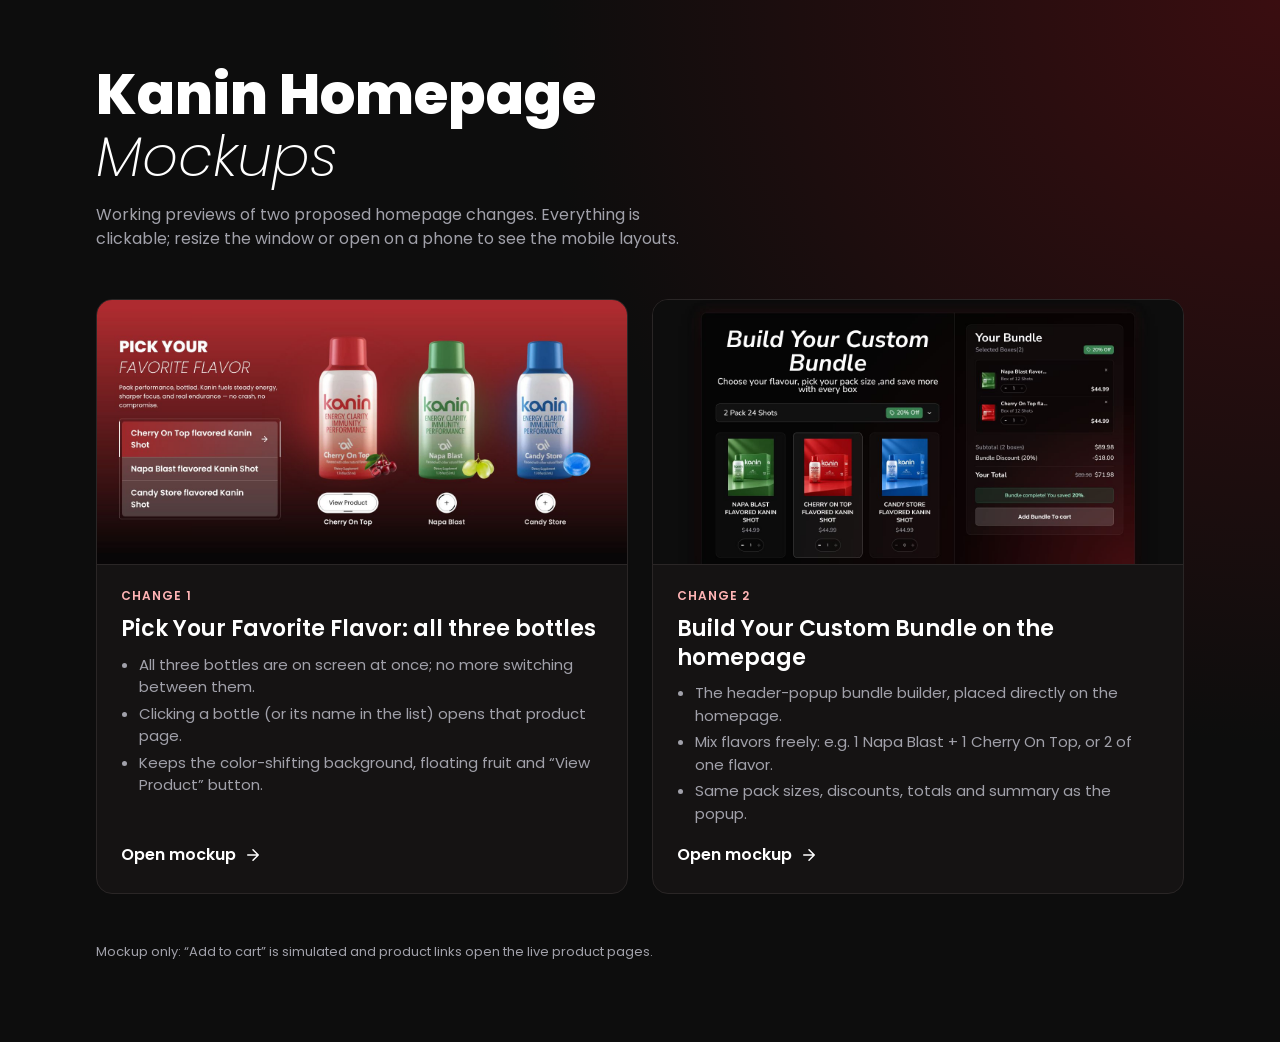
==== index.html @ d53a6645 "Add Kanin homepage mockups for GitHub Pages Two working mockups of proposed kaninshot.com homepage c" ====
<!doctype html>
<html lang="en">
<head>
<meta charset="utf-8">
<meta name="viewport" content="width=device-width, initial-scale=1">
<meta name="robots" content="noindex, nofollow">
<title>Kanin Homepage Mockups</title>
<link rel="preconnect" href="https://fonts.googleapis.com">
<link rel="preconnect" href="https://fonts.gstatic.com" crossorigin>
<link href="https://fonts.googleapis.com/css2?family=Poppins:ital,wght@0,400;0,500;0,600;0,800;1,200&display=swap" rel="stylesheet">
<style>
  :root {
    --bg: #0d0d0d;
    --panel: #151313;
    --border: #2a2626;
    --text: #ffffff;
    --muted: #a1a1aa;
    --accent: #9e292b;
  }
  *, *::before, *::after { box-sizing: border-box; }
  html, body { margin: 0; }
  body {
    background: radial-gradient(circle at 100% 0%, #3a0d10 0%, var(--bg) 45%) var(--bg);
    color: var(--text);
    font-family: Poppins, sans-serif;
    line-height: 1.5;
    min-height: 100vh;
    -webkit-font-smoothing: antialiased;
  }
  main { max-width: 1120px; margin: 0 auto; padding: 64px 16px 80px; }
  h1 { margin: 0; font-size: clamp(32px, 6vw, 56px); font-weight: 800; line-height: 1.1; }
  h1 em { display: block; font-weight: 200; }
  .lede { margin: 16px 0 0; max-width: 620px; color: var(--muted); }
  .grid { display: grid; gap: 24px; margin-top: 48px; }
  @media (min-width: 860px) { .grid { grid-template-columns: 1fr 1fr; } }
  .card {
    display: flex; flex-direction: column;
    background: var(--panel);
    border: 1px solid var(--border);
    border-radius: 16px;
    overflow: hidden;
    color: inherit; text-decoration: none;
    transition: border-color .25s ease, transform .25s ease;
  }
  .card:hover, .card:focus-visible { border-color: rgba(255,255,255,.35); transform: translateY(-3px); outline: none; }
  .card img { width: 100%; height: auto; aspect-ratio: 2 / 1; object-fit: cover; display: block; border-bottom: 1px solid var(--border); }
  .card__body { padding: 22px 24px 26px; display: flex; flex-direction: column; gap: 10px; flex: 1; }
  .tag { align-self: flex-start; font-size: 12px; font-weight: 600; letter-spacing: .08em; text-transform: uppercase; color: #ffb4b5; }
  .card h2 { margin: 0; font-size: 22px; font-weight: 600; line-height: 1.3; }
  .card ul { margin: 0; padding-left: 18px; color: var(--muted); font-size: 15px; }
  .card li + li { margin-top: 4px; }
  .open { margin-top: auto; padding-top: 8px; display: inline-flex; align-items: center; gap: 8px; font-weight: 600; }
  .open svg { width: 18px; height: 18px; transition: transform .25s ease; }
  .card:hover .open svg { transform: translateX(4px); }
  footer { margin-top: 48px; color: var(--muted); font-size: 13px; }
</style>
</head>
<body>
<main>
  <h1>Kanin Homepage <em>Mockups</em></h1>
  <p class="lede">Working previews of two proposed homepage changes. Everything is clickable; resize the window or open on a phone to see the mobile layouts.</p>

  <div class="grid">
    <a class="card" href="flavor-section.html">
      <img src="images/preview-flavor-section.jpg" alt="Preview of the flavor section with all three bottles visible" width="1440" height="720">
      <div class="card__body">
        <span class="tag">Change 1</span>
        <h2>Pick Your Favorite Flavor: all three bottles</h2>
        <ul>
          <li>All three bottles are on screen at once; no more switching between them.</li>
          <li>Clicking a bottle (or its name in the list) opens that product page.</li>
          <li>Keeps the color-shifting background, floating fruit and “View Product” button.</li>
        </ul>
        <span class="open">Open mockup <svg viewBox="0 0 24 24" fill="none" aria-hidden="true"><path d="M5 12H19M12 5L19 12L12 19" stroke="currentColor" stroke-width="2" stroke-linecap="round" stroke-linejoin="round"/></svg></span>
      </div>
    </a>

    <a class="card" href="bundle-builder.html">
      <img src="images/preview-bundle-builder.jpg" alt="Preview of the homepage bundle builder with two different flavors selected" width="1440" height="720">
      <div class="card__body">
        <span class="tag">Change 2</span>
        <h2>Build Your Custom Bundle on the homepage</h2>
        <ul>
          <li>The header-popup bundle builder, placed directly on the homepage.</li>
          <li>Mix flavors freely: e.g. 1 Napa Blast + 1 Cherry On Top, or 2 of one flavor.</li>
          <li>Same pack sizes, discounts, totals and summary as the popup.</li>
        </ul>
        <span class="open">Open mockup <svg viewBox="0 0 24 24" fill="none" aria-hidden="true"><path d="M5 12H19M12 5L19 12L12 19" stroke="currentColor" stroke-width="2" stroke-linecap="round" stroke-linejoin="round"/></svg></span>
      </div>
    </a>
  </div>

  <footer>Mockup only: “Add to cart” is simulated and product links open the live product pages.</footer>
</main>
</body>
</html>
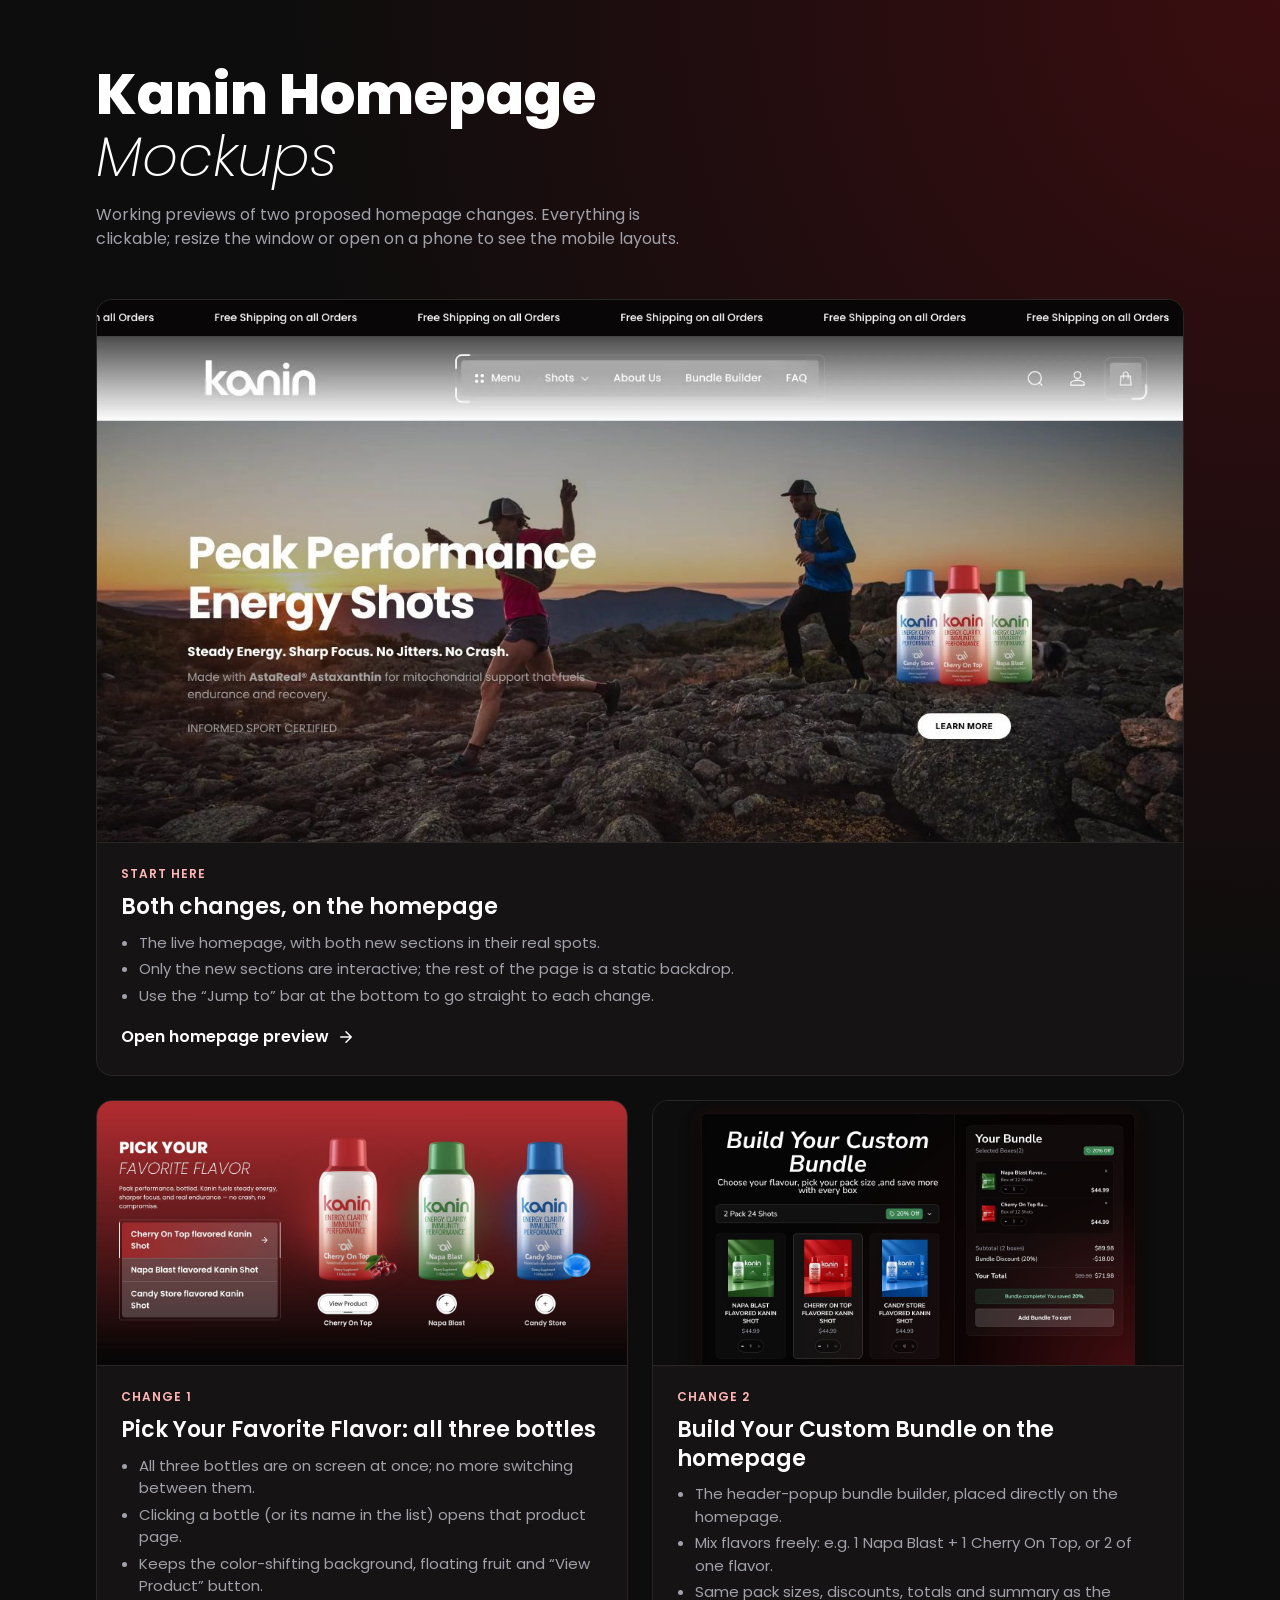
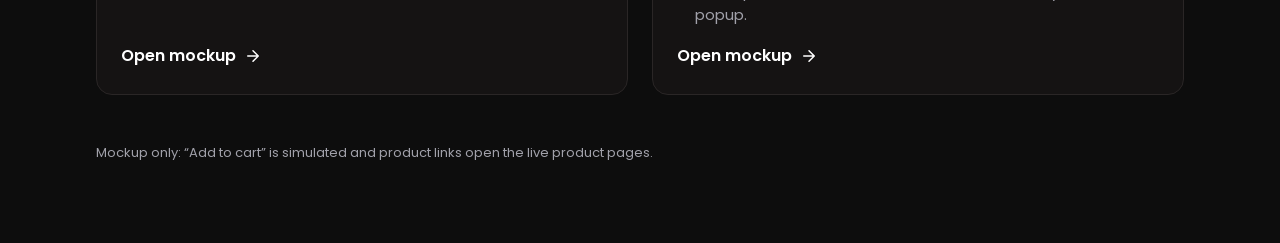
==== commit 718313fd: "Add homepage preview with both changes in place homepage.html shows the live kaninshot.com homepage " ====
--- a/index.html
+++ b/index.html
@@ -31,7 +31,8 @@
   h1 { margin: 0; font-size: clamp(32px, 6vw, 56px); font-weight: 800; line-height: 1.1; }
   h1 em { display: block; font-weight: 200; }
   .lede { margin: 16px 0 0; max-width: 620px; color: var(--muted); }
-  .grid { display: grid; gap: 24px; margin-top: 48px; }
+  .grid { display: grid; gap: 24px; margin-top: 24px; }
+  .card--feature { margin-top: 48px; }
   @media (min-width: 860px) { .grid { grid-template-columns: 1fr 1fr; } }
   .card {
     display: flex; flex-direction: column;
@@ -59,6 +60,20 @@
 <main>
   <h1>Kanin Homepage <em>Mockups</em></h1>
   <p class="lede">Working previews of two proposed homepage changes. Everything is clickable; resize the window or open on a phone to see the mobile layouts.</p>
+
+  <a class="card card--feature" href="homepage.html">
+    <img src="images/preview-homepage.jpg" alt="Preview of the Kanin homepage with both changes in place" width="1440" height="720">
+    <div class="card__body">
+      <span class="tag">Start here</span>
+      <h2>Both changes, on the homepage</h2>
+      <ul>
+        <li>The live homepage, with both new sections in their real spots.</li>
+        <li>Only the new sections are interactive; the rest of the page is a static backdrop.</li>
+        <li>Use the “Jump to” bar at the bottom to go straight to each change.</li>
+      </ul>
+      <span class="open">Open homepage preview <svg viewBox="0 0 24 24" fill="none" aria-hidden="true"><path d="M5 12H19M12 5L19 12L12 19" stroke="currentColor" stroke-width="2" stroke-linecap="round" stroke-linejoin="round"/></svg></span>
+    </div>
+  </a>
 
   <div class="grid">
     <a class="card" href="flavor-section.html">
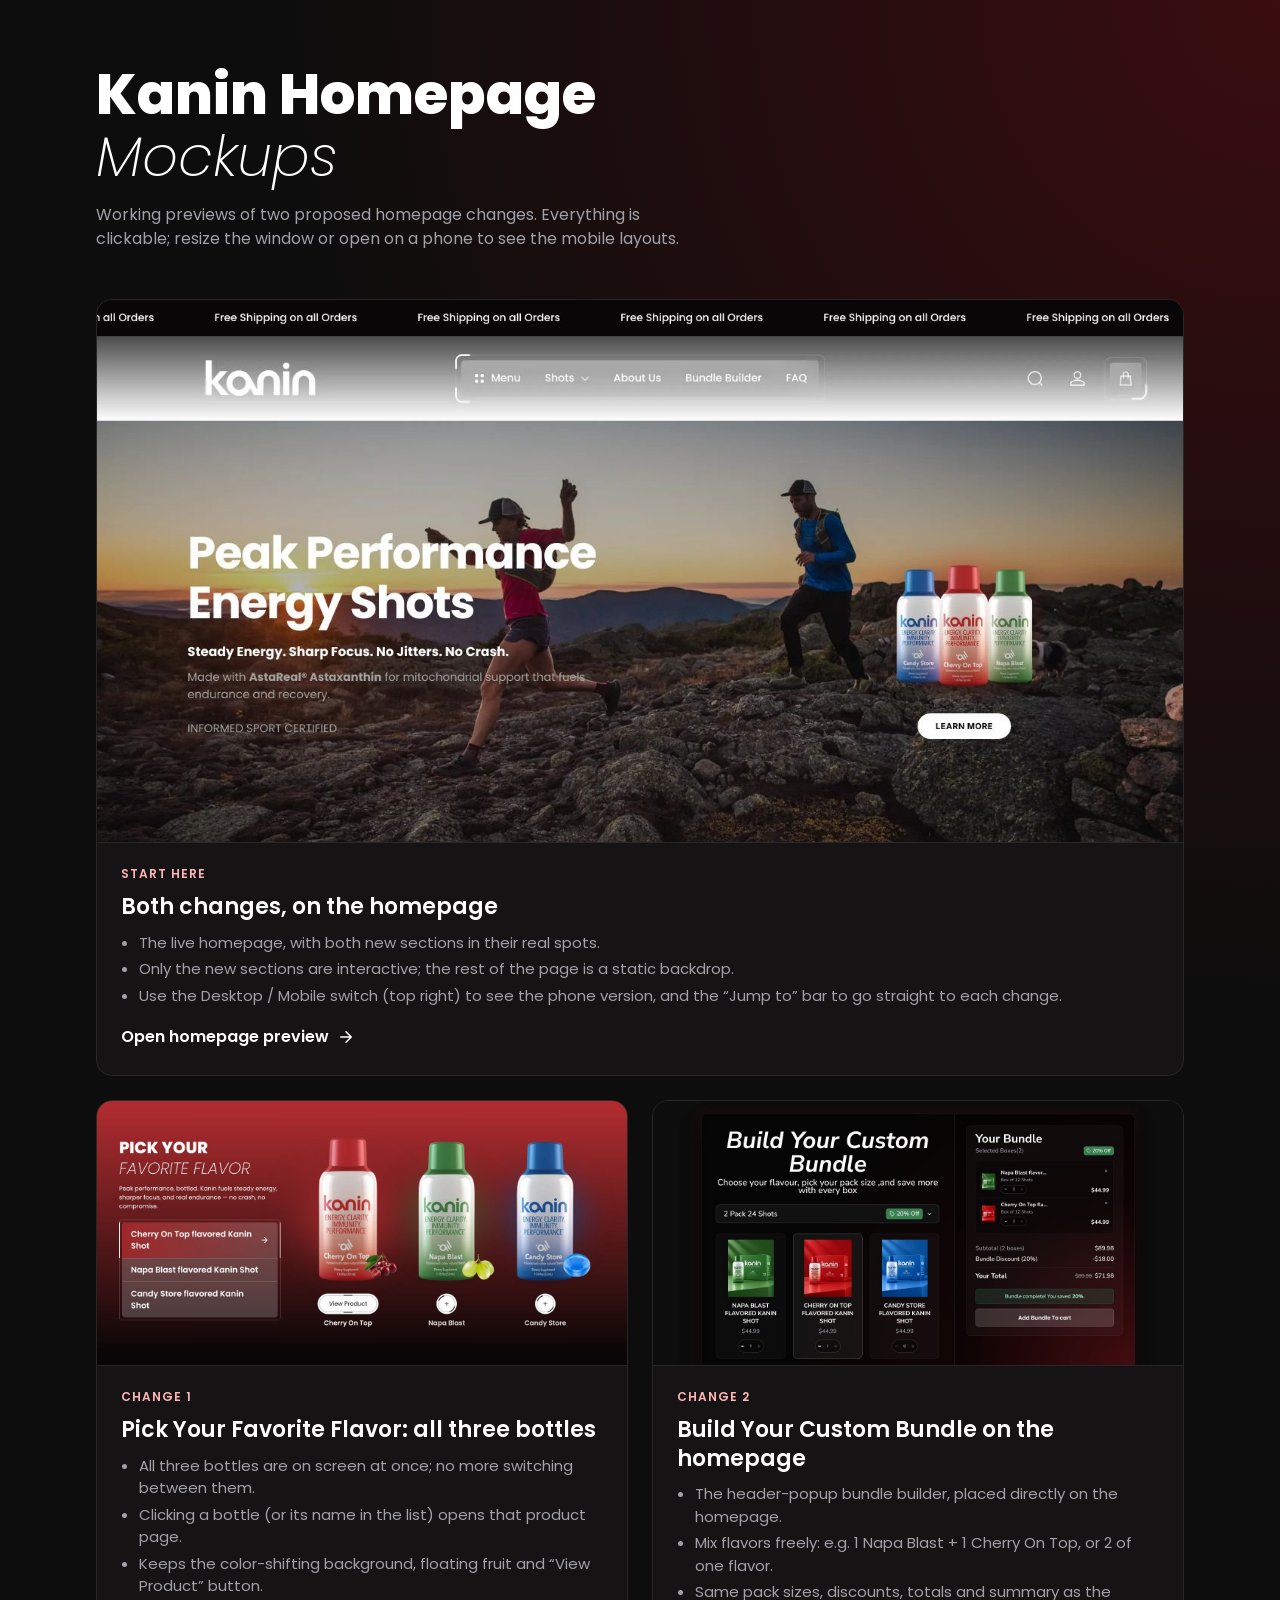
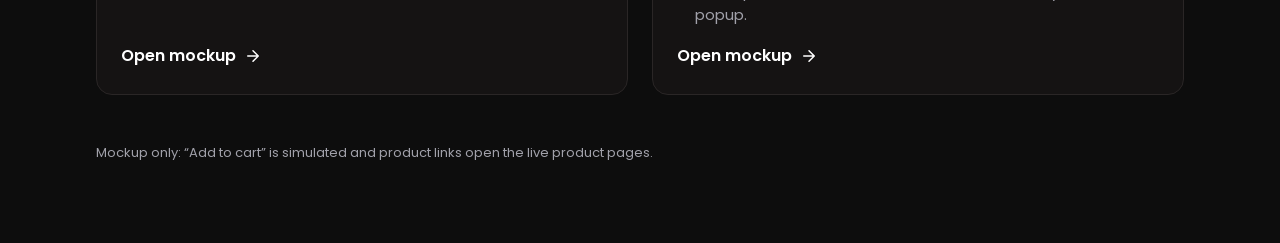
==== commit 458d4fa1: "Add desktop/mobile switcher and tune the widgets for phones - homepage.html: Desktop / Mobile switch" ====
--- a/index.html
+++ b/index.html
@@ -69,7 +69,7 @@
       <ul>
         <li>The live homepage, with both new sections in their real spots.</li>
         <li>Only the new sections are interactive; the rest of the page is a static backdrop.</li>
-        <li>Use the “Jump to” bar at the bottom to go straight to each change.</li>
+        <li>Use the Desktop / Mobile switch (top right) to see the phone version, and the “Jump to” bar to go straight to each change.</li>
       </ul>
       <span class="open">Open homepage preview <svg viewBox="0 0 24 24" fill="none" aria-hidden="true"><path d="M5 12H19M12 5L19 12L12 19" stroke="currentColor" stroke-width="2" stroke-linecap="round" stroke-linejoin="round"/></svg></span>
     </div>
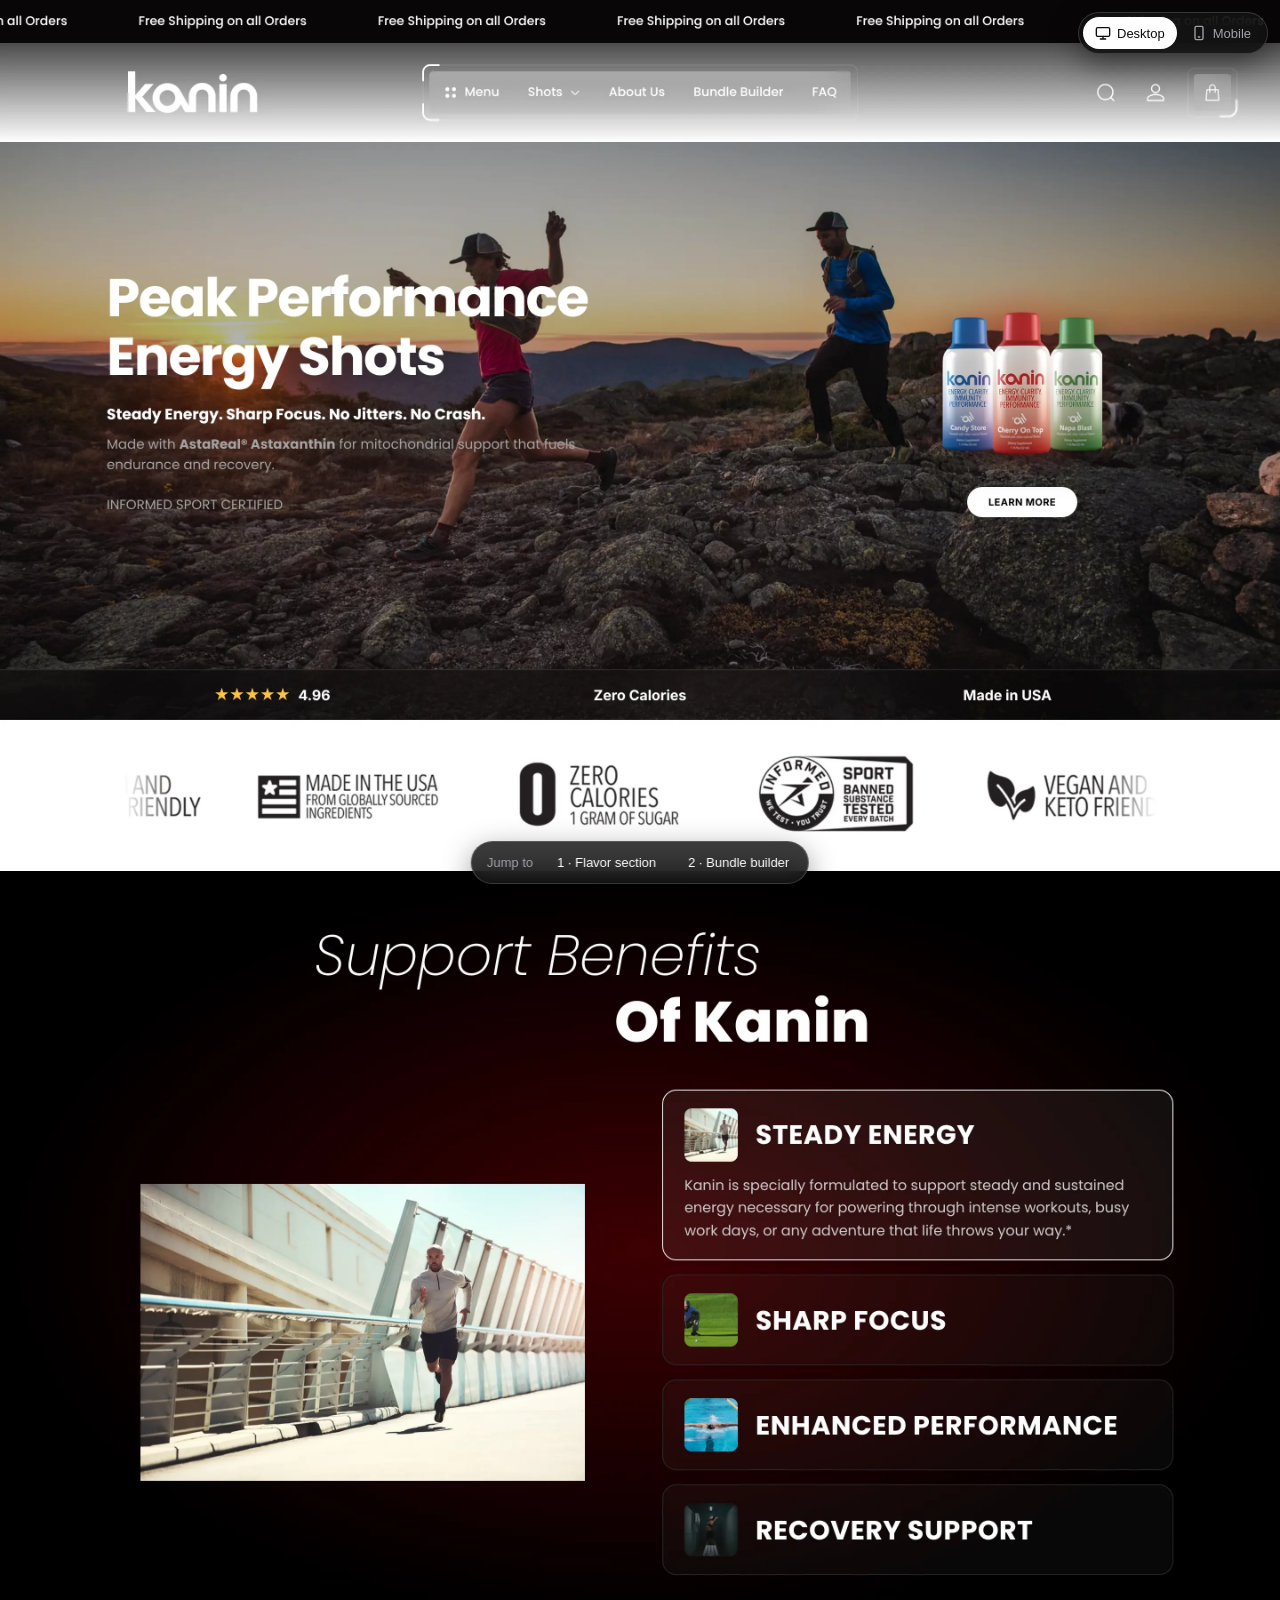
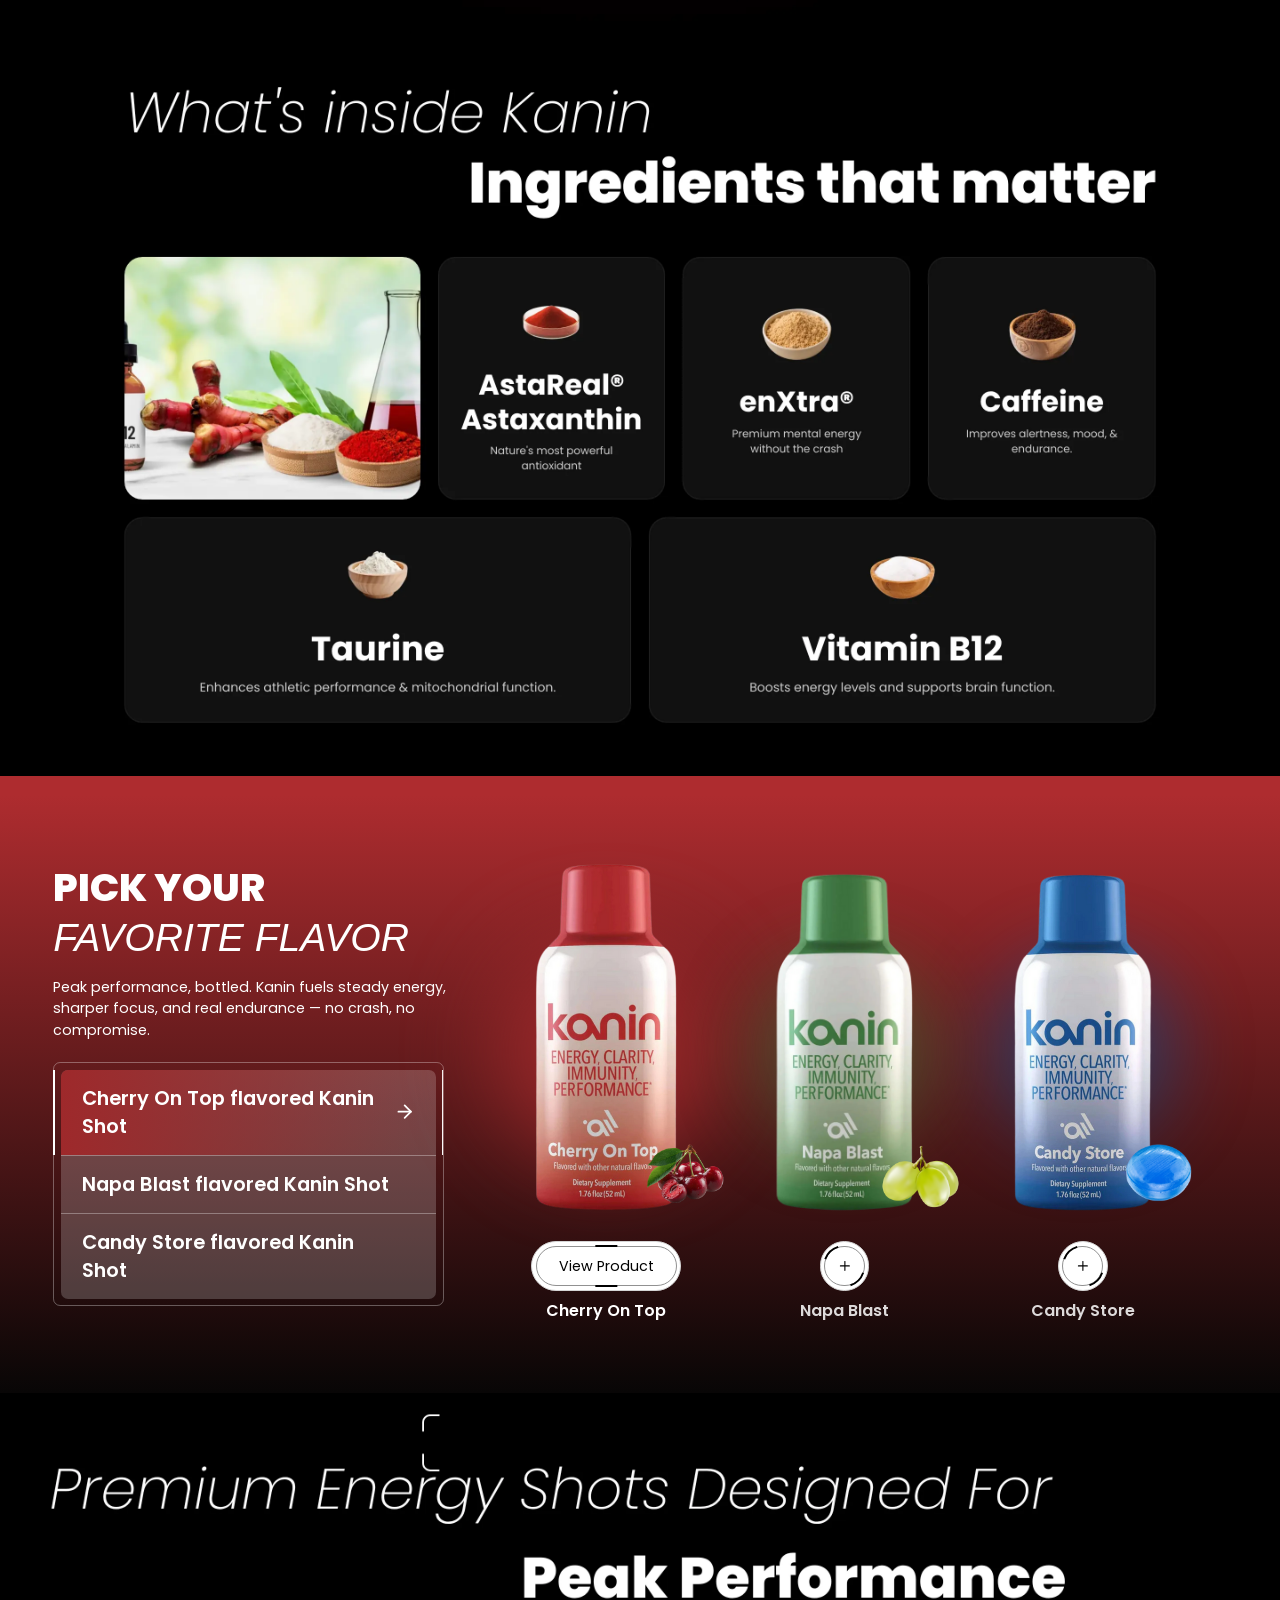
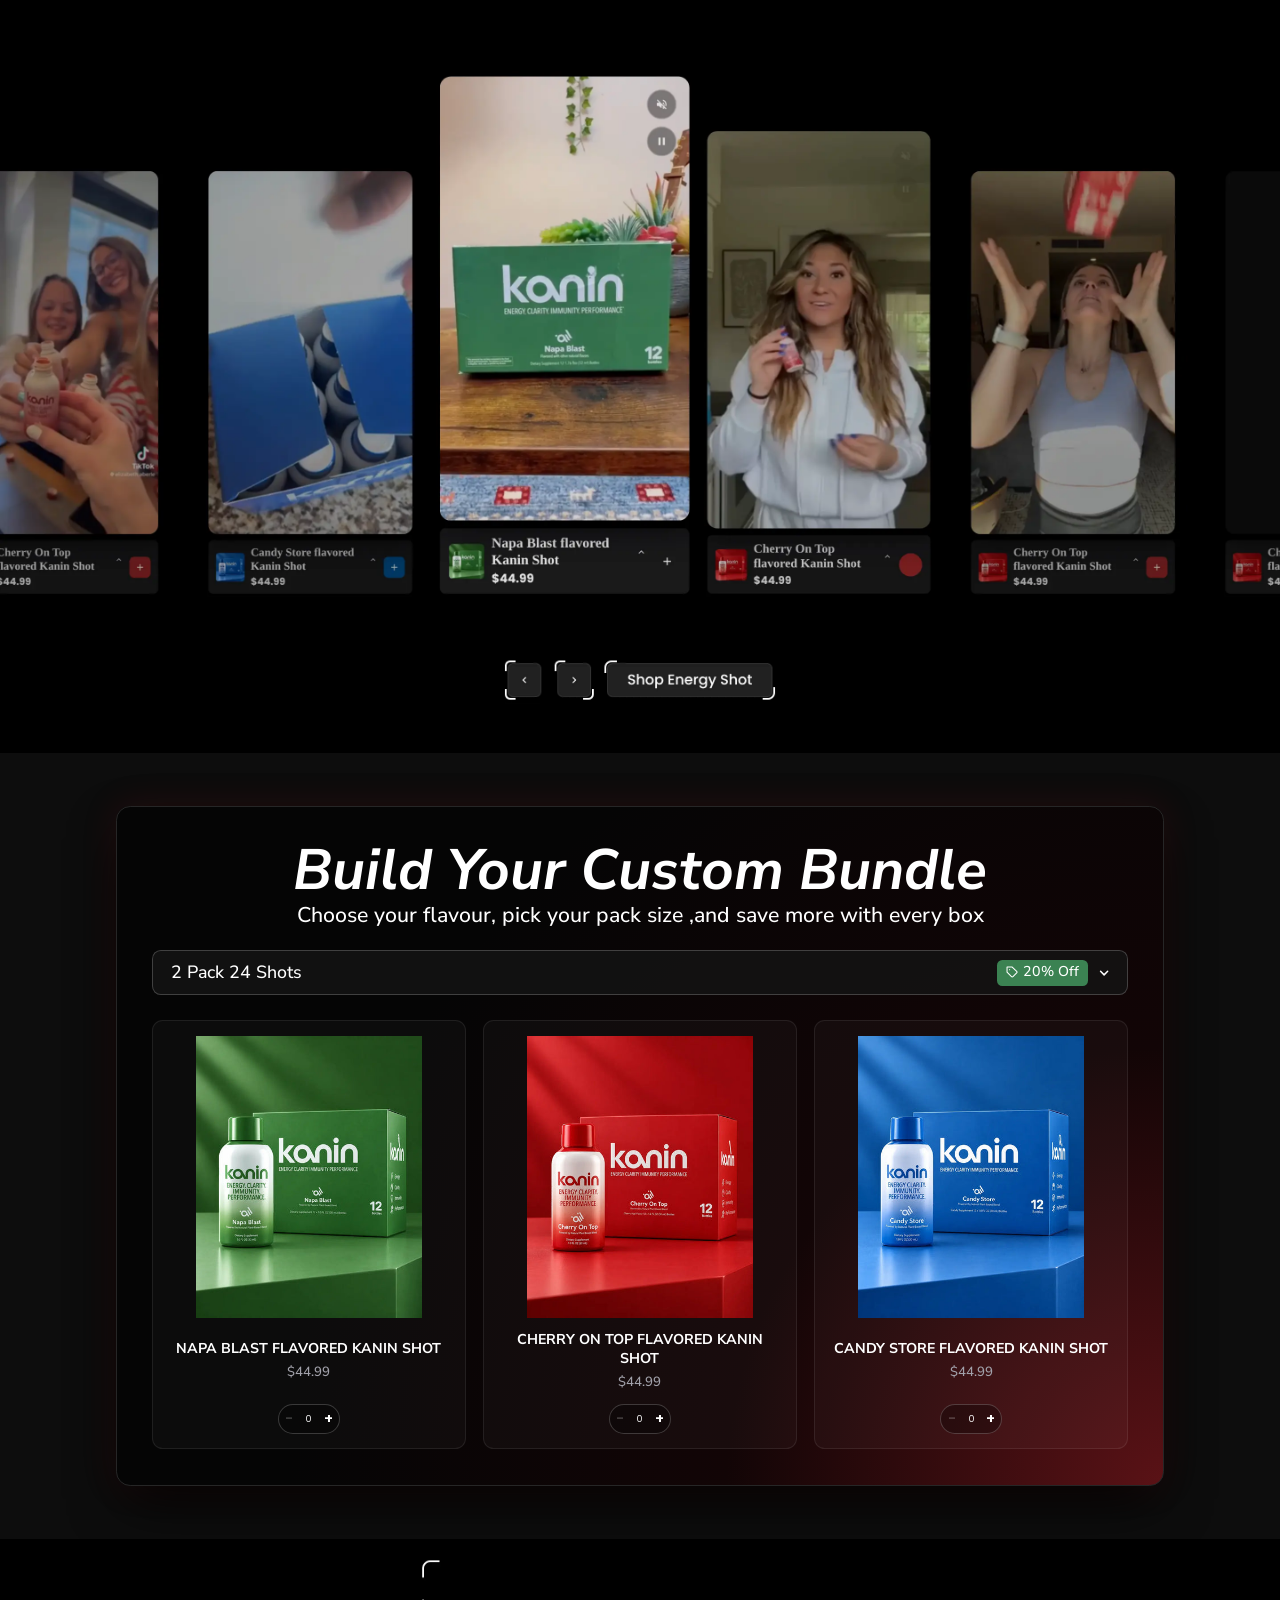
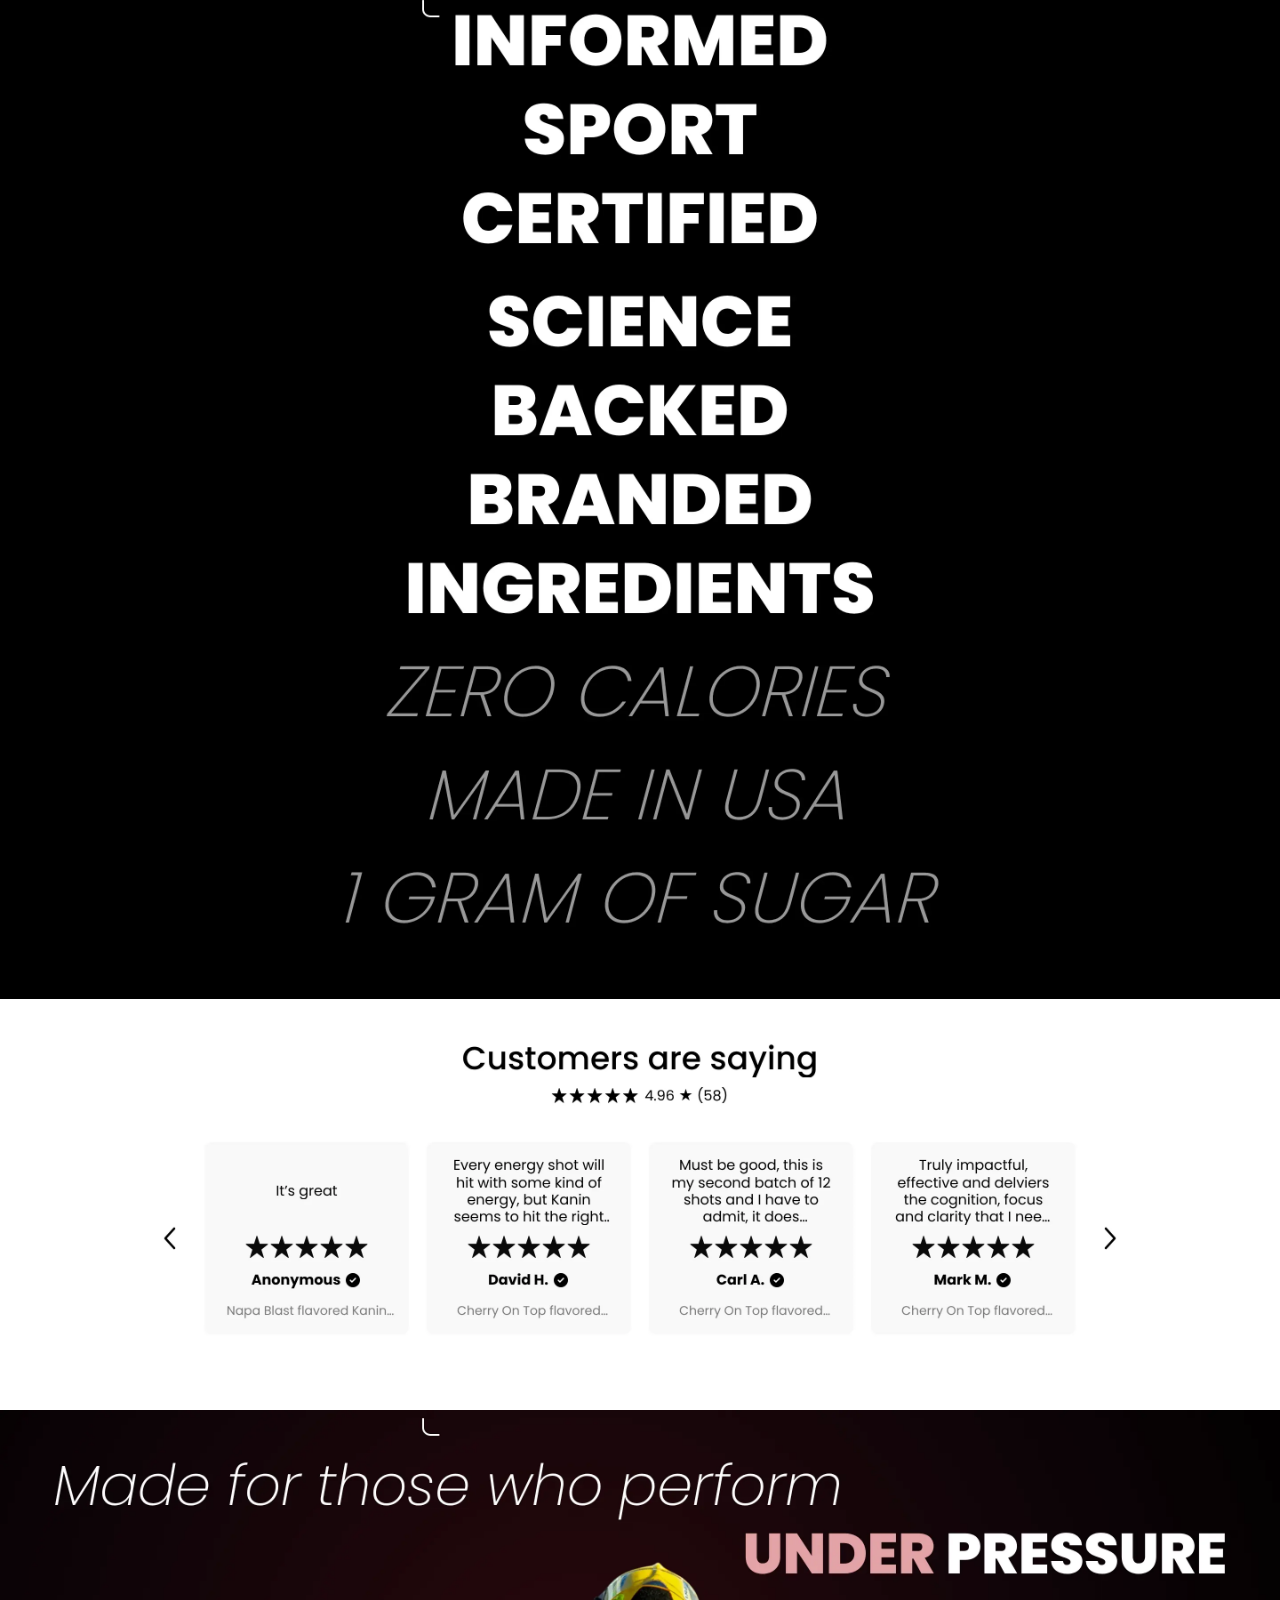
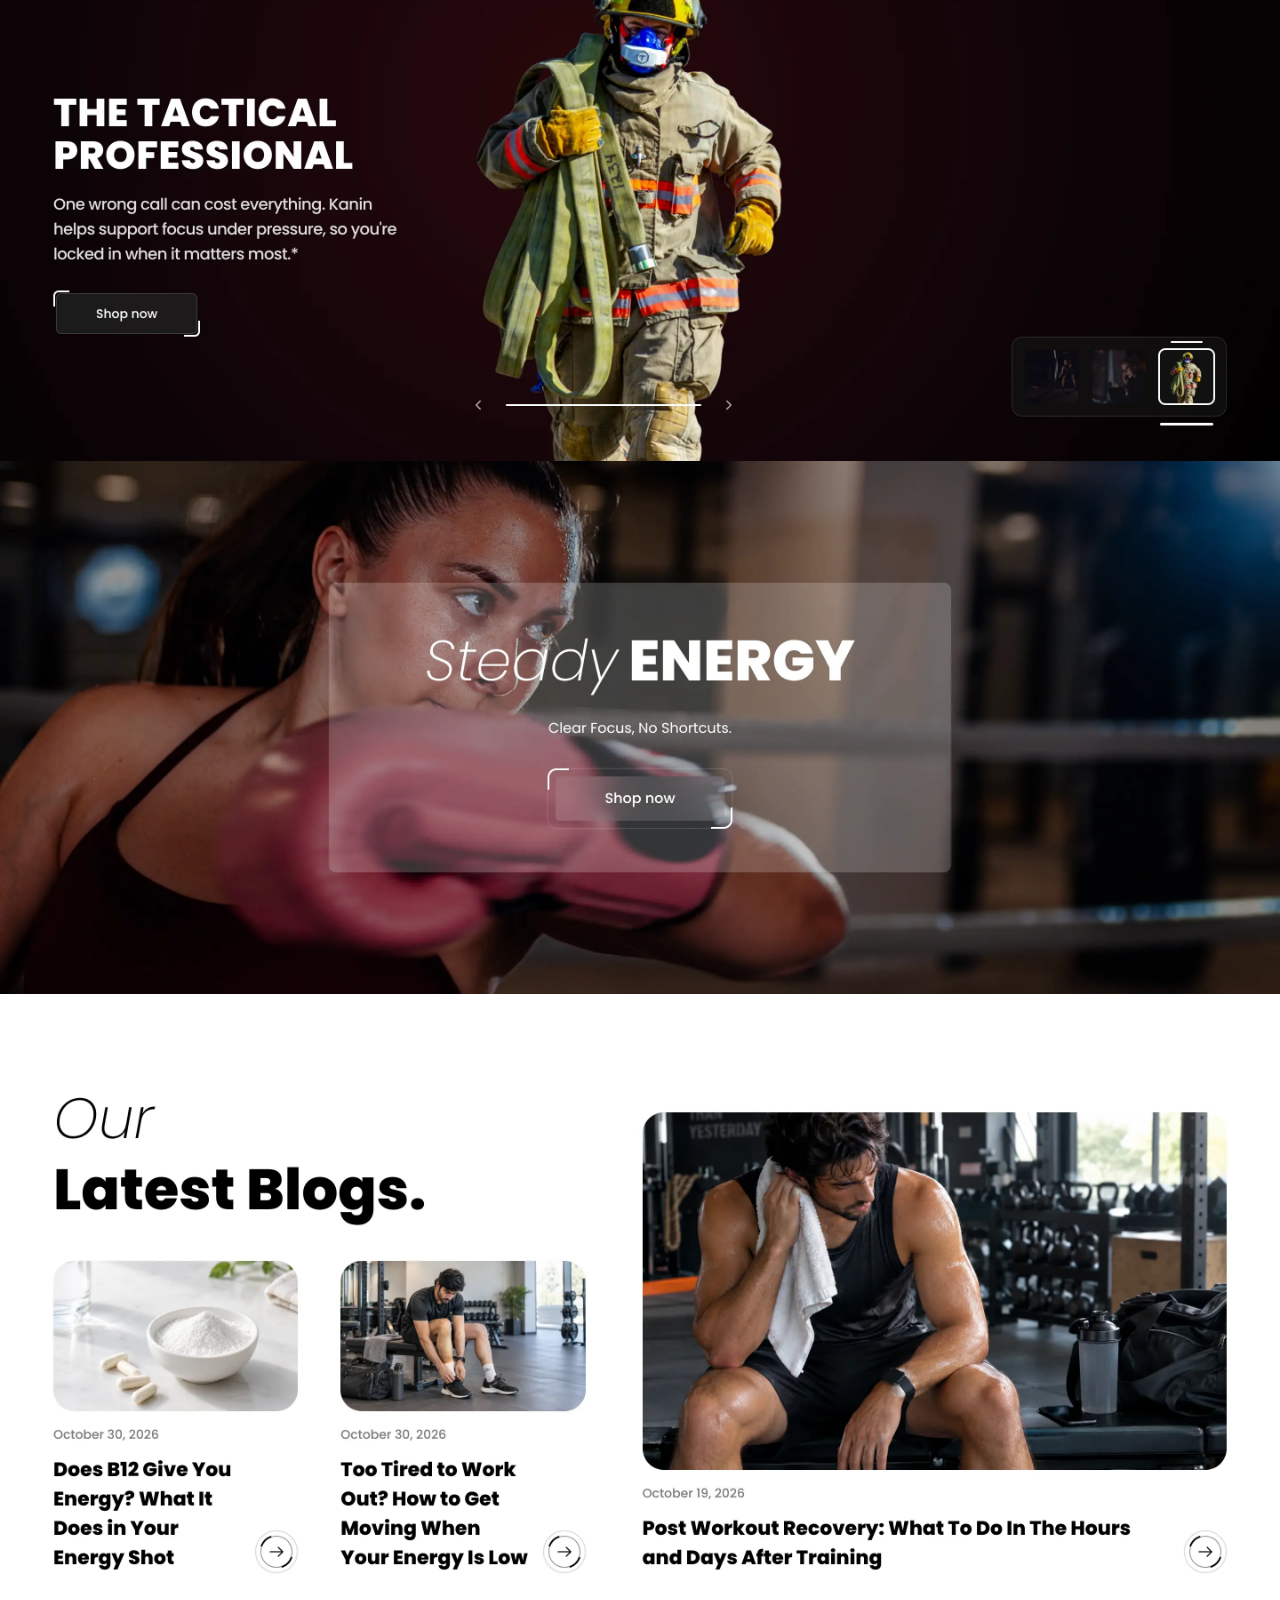
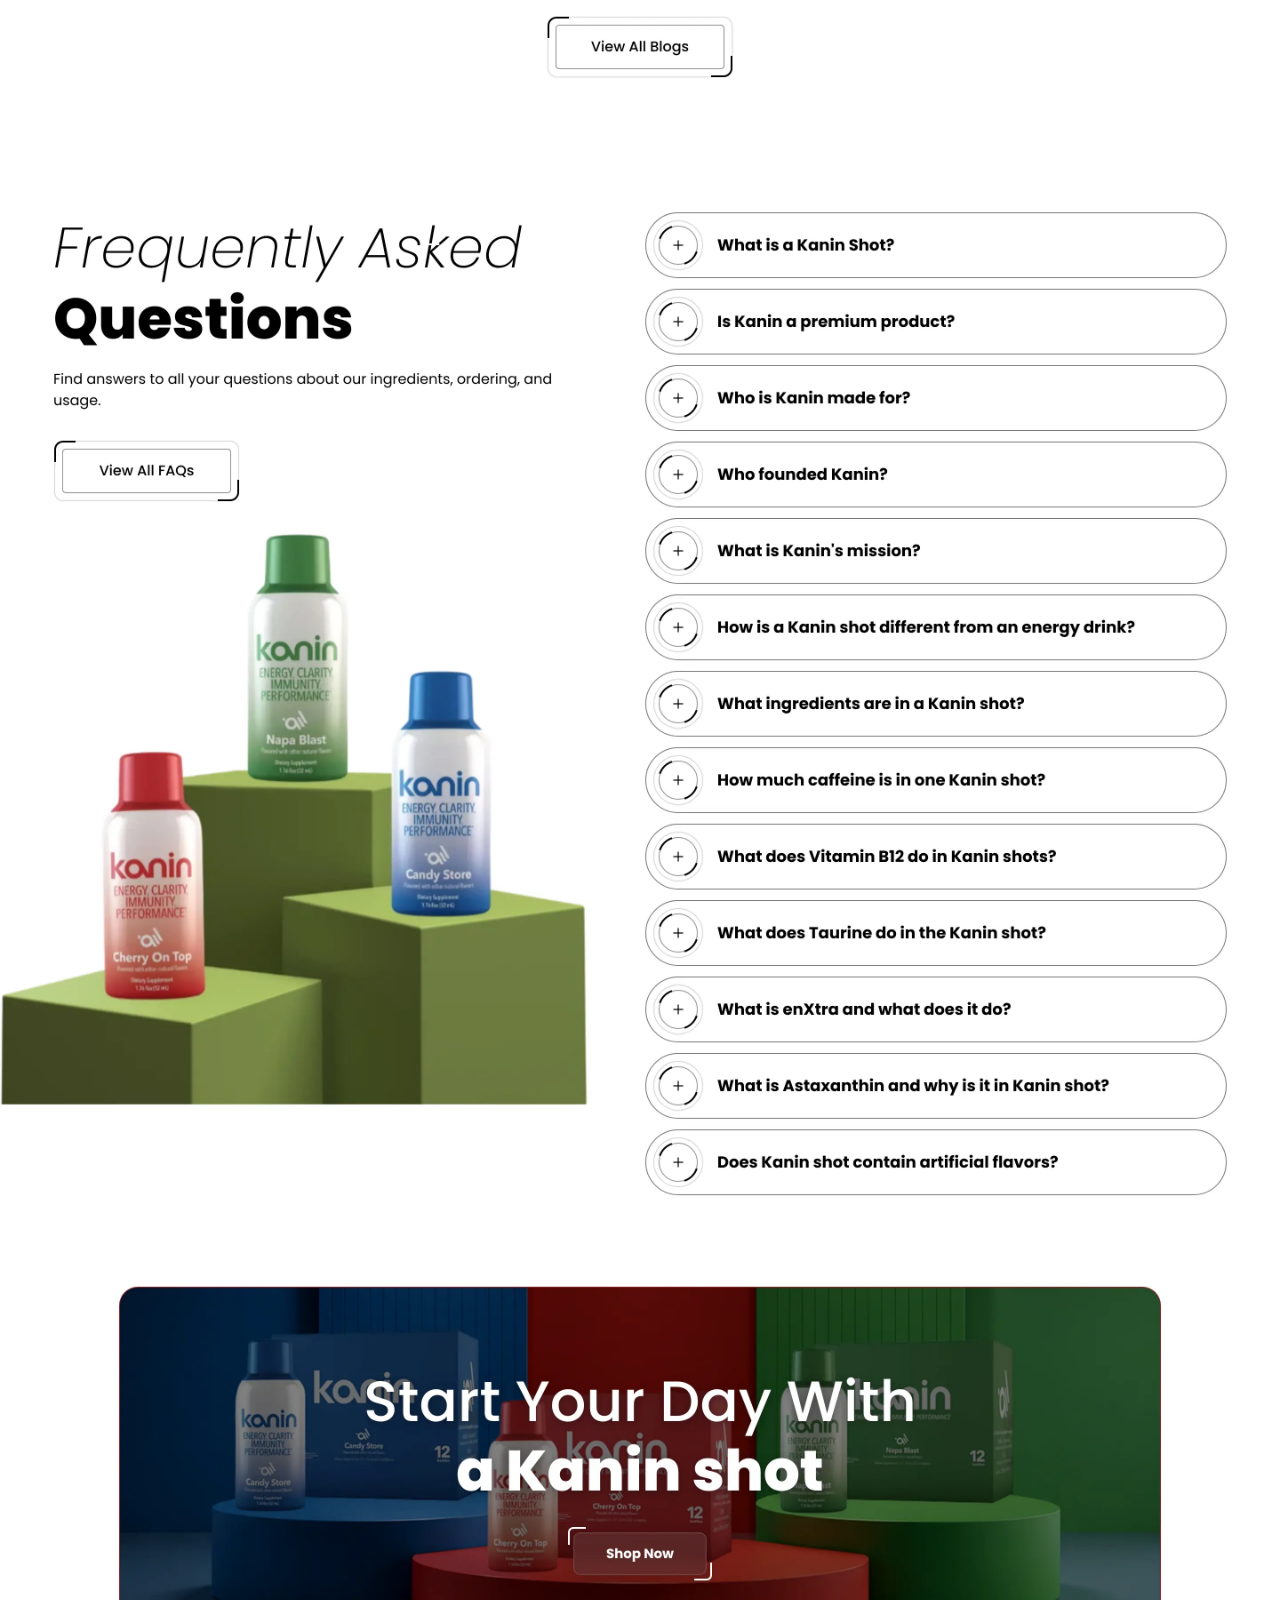
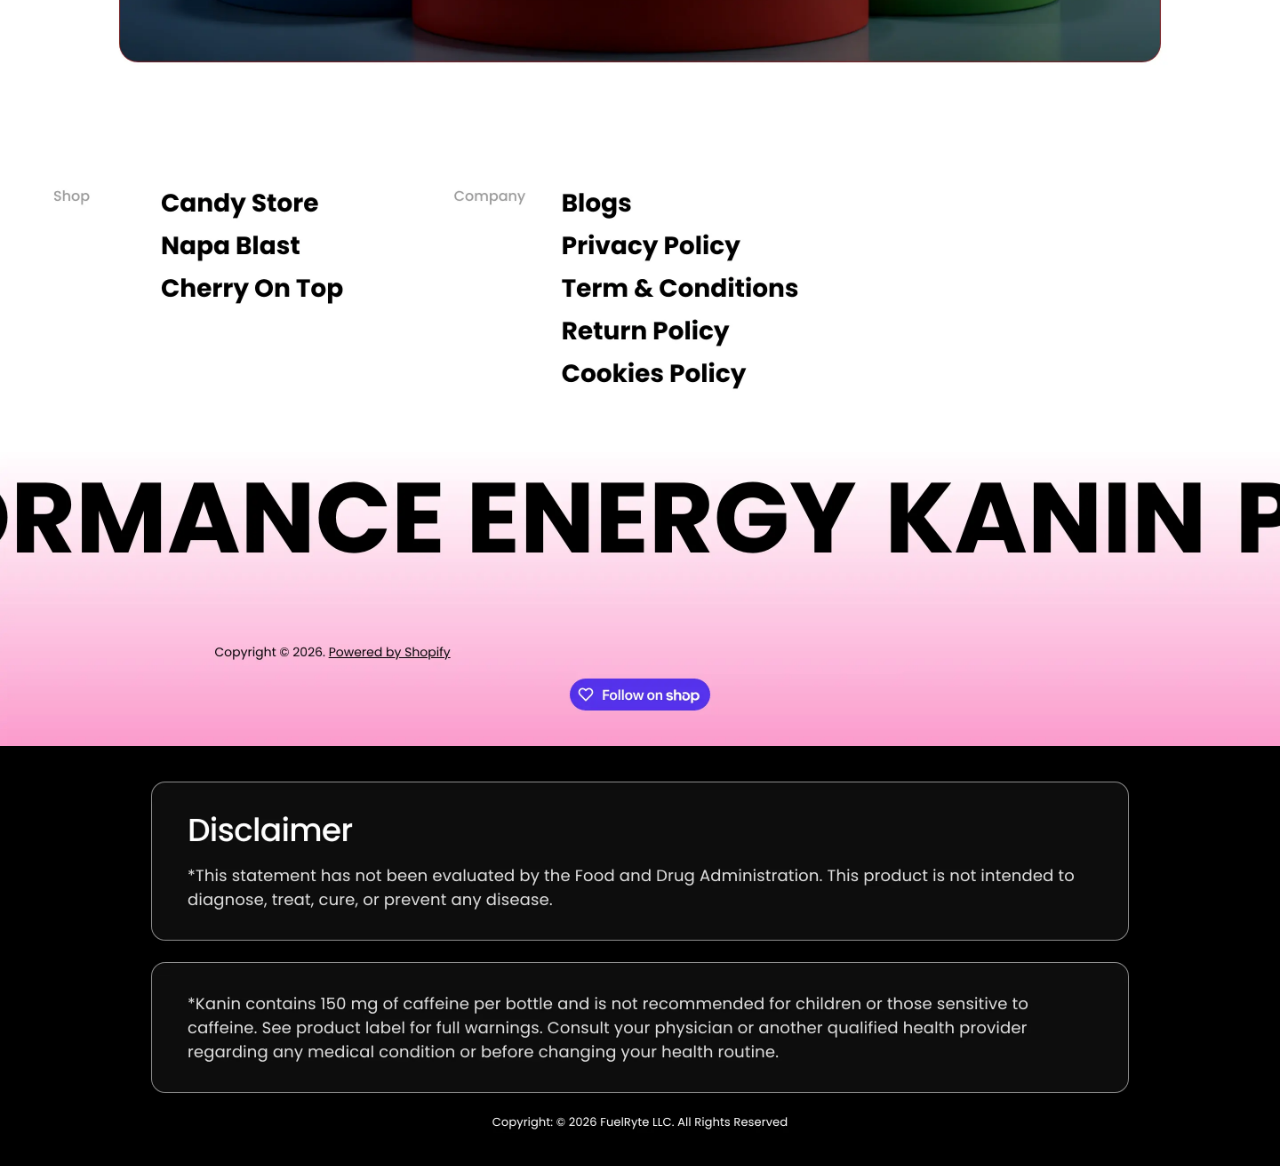
==== commit ceea844b: "Make the homepage preview the default page The site root now opens the homepage preview directly. Th" ====
--- a/index.html
+++ b/index.html
@@ -4,108 +4,455 @@
 <meta charset="utf-8">
 <meta name="viewport" content="width=device-width, initial-scale=1">
 <meta name="robots" content="noindex, nofollow">
-<title>Kanin Homepage Mockups</title>
+<title>Kanin Homepage Preview</title>
 <link rel="preconnect" href="https://fonts.googleapis.com">
 <link rel="preconnect" href="https://fonts.gstatic.com" crossorigin>
-<link href="https://fonts.googleapis.com/css2?family=Poppins:ital,wght@0,400;0,500;0,600;0,800;1,200&display=swap" rel="stylesheet">
+<link href="https://fonts.googleapis.com/css2?family=Poppins:ital,wght@0,400;0,500;0,600;0,700;0,800;1,200&family=Nunito+Sans:ital,wght@0,500;0,600;0,700;0,800;1,700&display=swap" rel="stylesheet">
+<link rel="stylesheet" href="css/flavor-section.css">
+<link rel="stylesheet" href="css/bundle-builder.css">
 <style>
-  :root {
-    --bg: #0d0d0d;
-    --panel: #151313;
-    --border: #2a2626;
-    --text: #ffffff;
-    --muted: #a1a1aa;
-    --accent: #9e292b;
+  html, body { margin: 0; }
+  body { background: #0d0d0d; -webkit-font-smoothing: antialiased; }
+  /* Desktop: laid out at the live site's 1440px width and scaled to the window, so the screenshots
+     and the working widgets stay in proportion. */
+  .kp-frame { width: 1440px; margin: 0 auto; }
+  .kp-slice img { display: block; width: 100%; height: auto; user-select: none; -webkit-user-drag: none; }
+  .kp-frame .kfs__decor { display: none; } /* corner fruit overlaps the heading at this scale */
+
+  /* Mobile view: natural width on phones; on a computer, a centered phone-width column */
+  body.kp-mobile .kp-frame { width: auto; zoom: 1 !important; }
+  body.kp-mobile.kp-wide { background: #1b1b1d; }
+  body.kp-mobile.kp-wide .kp-frame {
+    width: 390px;
+    margin: 24px auto 96px;
+    border-radius: 28px;
+    overflow: hidden;
+    box-shadow: 0 0 0 10px #050505, 0 0 0 11px #333, 0 30px 80px rgba(0, 0, 0, .6);
   }
-  *, *::before, *::after { box-sizing: border-box; }
-  html, body { margin: 0; }
-  body {
-    background: radial-gradient(circle at 100% 0%, #3a0d10 0%, var(--bg) 45%) var(--bg);
-    color: var(--text);
-    font-family: Poppins, sans-serif;
-    line-height: 1.5;
-    min-height: 100vh;
-    -webkit-font-smoothing: antialiased;
+
+  /* Presenter controls (not part of the site) */
+  .kp-view {
+    position: fixed; top: 12px; right: 12px;
+    z-index: 60;
+    display: flex; gap: 2px;
+    padding: 4px;
+    background: rgba(15, 15, 15, .82);
+    border: 1px solid rgba(255, 255, 255, .16);
+    border-radius: 999px;
+    backdrop-filter: blur(12px); -webkit-backdrop-filter: blur(12px);
+    box-shadow: 0 10px 30px rgba(0, 0, 0, .45);
   }
-  main { max-width: 1120px; margin: 0 auto; padding: 64px 16px 80px; }
-  h1 { margin: 0; font-size: clamp(32px, 6vw, 56px); font-weight: 800; line-height: 1.1; }
-  h1 em { display: block; font-weight: 200; }
-  .lede { margin: 16px 0 0; max-width: 620px; color: var(--muted); }
-  .grid { display: grid; gap: 24px; margin-top: 24px; }
-  .card--feature { margin-top: 48px; }
-  @media (min-width: 860px) { .grid { grid-template-columns: 1fr 1fr; } }
-  .card {
-    display: flex; flex-direction: column;
-    background: var(--panel);
-    border: 1px solid var(--border);
-    border-radius: 16px;
-    overflow: hidden;
-    color: inherit; text-decoration: none;
-    transition: border-color .25s ease, transform .25s ease;
+  .kp-view button {
+    display: inline-flex; align-items: center; gap: 6px;
+    padding: 8px 12px;
+    border: 0; border-radius: 999px;
+    background: transparent;
+    color: #a1a1aa;
+    font: 500 13px/1 Poppins, sans-serif;
+    cursor: pointer;
+    transition: background .2s ease, color .2s ease;
   }
-  .card:hover, .card:focus-visible { border-color: rgba(255,255,255,.35); transform: translateY(-3px); outline: none; }
-  .card img { width: 100%; height: auto; aspect-ratio: 2 / 1; object-fit: cover; display: block; border-bottom: 1px solid var(--border); }
-  .card__body { padding: 22px 24px 26px; display: flex; flex-direction: column; gap: 10px; flex: 1; }
-  .tag { align-self: flex-start; font-size: 12px; font-weight: 600; letter-spacing: .08em; text-transform: uppercase; color: #ffb4b5; }
-  .card h2 { margin: 0; font-size: 22px; font-weight: 600; line-height: 1.3; }
-  .card ul { margin: 0; padding-left: 18px; color: var(--muted); font-size: 15px; }
-  .card li + li { margin-top: 4px; }
-  .open { margin-top: auto; padding-top: 8px; display: inline-flex; align-items: center; gap: 8px; font-weight: 600; }
-  .open svg { width: 18px; height: 18px; transition: transform .25s ease; }
-  .card:hover .open svg { transform: translateX(4px); }
-  footer { margin-top: 48px; color: var(--muted); font-size: 13px; }
+  .kp-view button svg { width: 16px; height: 16px; }
+  .kp-view button:hover { color: #fff; }
+  .kp-view button[aria-pressed="true"] { background: #fff; color: #0d0d0d; }
+  .kp-view button:focus-visible { outline: 2px solid #fff; outline-offset: 2px; }
+  @media (max-width: 480px) { .kp-view button span { display: none; } .kp-view button { padding: 8px 10px; } }
+
+  /* Presenter shortcut (not part of the site) */
+  .kp-jump {
+    position: fixed; left: 50%; bottom: 16px; transform: translateX(-50%);
+    z-index: 50;
+    display: flex; align-items: center; gap: 4px;
+    padding: 5px;
+    background: rgba(15, 15, 15, .82);
+    border: 1px solid rgba(255, 255, 255, .16);
+    border-radius: 999px;
+    backdrop-filter: blur(12px); -webkit-backdrop-filter: blur(12px);
+    box-shadow: 0 10px 30px rgba(0, 0, 0, .45);
+    font: 500 13px/1 Poppins, sans-serif;
+    white-space: nowrap;
+  }
+  .kp-jump a {
+    color: #fff; text-decoration: none;
+    padding: 9px 14px; border-radius: 999px;
+    transition: background .2s ease;
+  }
+  .kp-jump a:hover, .kp-jump a:focus-visible { background: rgba(255, 255, 255, .14); outline: none; }
+  .kp-jump span { color: #a1a1aa; padding: 0 6px 0 10px; }
+  @media (max-width: 420px) { .kp-jump span { display: none; } .kp-jump { font-size: 12px; } }
 </style>
 </head>
 <body>
-<main>
-  <h1>Kanin Homepage <em>Mockups</em></h1>
-  <p class="lede">Working previews of two proposed homepage changes. Everything is clickable; resize the window or open on a phone to see the mobile layouts.</p>
-
-  <a class="card card--feature" href="homepage.html">
-    <img src="images/preview-homepage.jpg" alt="Preview of the Kanin homepage with both changes in place" width="1440" height="720">
-    <div class="card__body">
-      <span class="tag">Start here</span>
-      <h2>Both changes, on the homepage</h2>
-      <ul>
-        <li>The live homepage, with both new sections in their real spots.</li>
-        <li>Only the new sections are interactive; the rest of the page is a static backdrop.</li>
-        <li>Use the Desktop / Mobile switch (top right) to see the phone version, and the “Jump to” bar to go straight to each change.</li>
-      </ul>
-      <span class="open">Open homepage preview <svg viewBox="0 0 24 24" fill="none" aria-hidden="true"><path d="M5 12H19M12 5L19 12L12 19" stroke="currentColor" stroke-width="2" stroke-linecap="round" stroke-linejoin="round"/></svg></span>
+
+<div class="kp-frame kpage" id="kp-frame">
+  <div class="kp-slice" data-slice="announcement"><img data-desktop="images/site/desktop/01-announcement.webp" data-dw="1440" data-dh="48" data-mobile="images/site/mobile/01-announcement.webp" data-mw="390" data-mh="48" alt="" decoding="async"></div>
+  <div class="kp-slice" data-slice="header"><img data-desktop="images/site/desktop/02-header.webp" data-dw="1440" data-dh="112" data-mobile="images/site/mobile/02-header.webp" data-mw="390" data-mh="88" alt="" decoding="async"></div>
+  <div class="kp-slice" data-slice="top"><img data-desktop="images/site/desktop/03-top.webp" data-dw="1440" data-dh="2513" data-mobile="images/site/mobile/03-top.webp" data-mw="390" data-mh="3693" alt="" decoding="async"></div>
+
+  <!-- ===== CHANGE 1: Pick Your Favorite Flavor (all three bottles) ===== -->
+  <div id="change-flavors" class="kp-anchor">
+  <section class="kfs" id="kfs">
+  <!-- Background gradients – one per flavor, cross-faded on hover (same gradients as live) -->
+  <div class="kfs__bg is-active" data-flavor="cherry"
+       style="--background: linear-gradient(180deg, rgba(174, 44, 47, 1) 3%, rgba(8, 6, 6, 1) 100%);">
+    <img class="kfs__decor kfs__decor--left" style="--d:2.5" alt=""
+         src="images/decor-cherry-280.png">
+    <img class="kfs__decor kfs__decor--right" style="--d:2.3" alt=""
+         src="images/decor-cherry-280.png">
+  </div>
+  <div class="kfs__bg" data-flavor="napa"
+       style="--background: linear-gradient(180deg, rgba(0, 255, 38, 1), rgba(8, 6, 6, 1) 99%);">
+    <img class="kfs__decor kfs__decor--left" style="--d:2.5" alt=""
+         src="images/decor-grapes-280.png">
+    <img class="kfs__decor kfs__decor--right" style="--d:2.3" alt=""
+         src="images/decor-grapes-280.png">
+  </div>
+  <div class="kfs__bg" data-flavor="candy"
+       style="--background: linear-gradient(180deg, rgba(23, 75, 133, 1), rgba(8, 6, 6, 1) 100%);">
+    <img class="kfs__decor kfs__decor--left" style="--d:2.5" alt=""
+         src="images/decor-candy-280.png">
+    <img class="kfs__decor kfs__decor--right" style="--d:2.3" alt=""
+         src="images/decor-candy-280.png">
+  </div>
+
+  <div class="kfs__container">
+    <div class="kfs__wrapper">
+
+      <div class="kfs__text-wrapper">
+        <h2 class="kfs__heading">
+          <span>PICK YOUR</span>
+          <span><em>FAVORITE FLAVOR</em></span>
+        </h2>
+        <div class="kfs__text">Peak performance, bottled. Kanin fuels steady energy, sharper focus, and real endurance — no crash, no compromise.</div>
+
+        <!-- Same glass list as live, but each row is now a link and highlights its bottle -->
+        <nav class="kfs__row" aria-label="Flavors">
+          <div class="kfs__row-wrapper">
+            <a class="kfs__item is-active" data-flavor="cherry" style="--accent:#9e292b" href="https://www.kaninshot.com/products/cherry-on-top" target="_blank" rel="noopener">
+              <span class="kfs__item-fx"></span>
+              <span class="kfs__item-title">Cherry On Top flavored Kanin Shot</span>
+              <svg class="icon" viewBox="0 0 24 24" fill="none" aria-hidden="true"><path d="M5 12H19" stroke="currentColor" stroke-width="2" stroke-linecap="round" stroke-linejoin="round"/><path d="M12 5L19 12L12 19" stroke="currentColor" stroke-width="2" stroke-linecap="round" stroke-linejoin="round"/></svg>
+            </a>
+            <a class="kfs__item" data-flavor="napa" style="--accent:#3b723b" href="https://www.kaninshot.com/products/napa-blast" target="_blank" rel="noopener">
+              <span class="kfs__item-fx"></span>
+              <span class="kfs__item-title">Napa Blast flavored Kanin Shot</span>
+              <svg class="icon" viewBox="0 0 24 24" fill="none" aria-hidden="true"><path d="M5 12H19" stroke="currentColor" stroke-width="2" stroke-linecap="round" stroke-linejoin="round"/><path d="M12 5L19 12L12 19" stroke="currentColor" stroke-width="2" stroke-linecap="round" stroke-linejoin="round"/></svg>
+            </a>
+            <a class="kfs__item" data-flavor="candy" style="--accent:#025596" href="https://www.kaninshot.com/products/candy-store" target="_blank" rel="noopener">
+              <span class="kfs__item-fx"></span>
+              <span class="kfs__item-title">Candy Store flavored Kanin Shot</span>
+              <svg class="icon" viewBox="0 0 24 24" fill="none" aria-hidden="true"><path d="M5 12H19" stroke="currentColor" stroke-width="2" stroke-linecap="round" stroke-linejoin="round"/><path d="M12 5L19 12L12 19" stroke="currentColor" stroke-width="2" stroke-linecap="round" stroke-linejoin="round"/></svg>
+            </a>
+          </div>
+        </nav>
+      </div>
+
+      <!-- All three bottles, always visible. Whole card links to the product page. -->
+      <div class="kfs__products">
+
+        <a class="kfs-card is-active" data-flavor="cherry" href="https://www.kaninshot.com/products/cherry-on-top" target="_blank" rel="noopener"
+           aria-label="View Cherry On Top flavored Kanin Shot"
+           style="--accent:#9e292b; --img-h:113.5%; --img-top:-5.9%; --img-tx:-50%;">
+          <div class="kfs-card__media">
+            <span class="kfs-card__glow"></span>
+            <div class="kfs-card__bottle-wrap">
+              <img class="kfs-card__bottle" alt="Cherry On Top flavored Kanin Shot" width="900" height="869"
+                   src="images/bottle-cherry-on-top-900.png"
+                   srcset="images/bottle-cherry-on-top-500.png 500w,
+                           images/bottle-cherry-on-top-900.png 900w,
+                           images/bottle-cherry-on-top-1400.png 1400w"
+                   sizes="(min-width: 992px) 640px, 70vw">
+            </div>
+            <img class="kfs-card__fruit" alt="" loading="lazy"
+                 src="images/decor-cherry-bunch-280.png">
+          </div>
+          <span class="kfs-card__btn button-circle" aria-hidden="true">
+            <span class="button-circle__inner">
+              <svg class="icon icon-circle-decoration" viewBox="0 0 44 44" fill="none" stroke-dasharray="19 47 19 47" stroke-dashoffset="-7"><circle cx="22" cy="22" r="21" stroke="currentColor" stroke-width="2" fill="none"/></svg>
+              <svg class="icon icon-inactive" viewBox="0 0 24 24" fill="none"><path d="M6 12H18" stroke="currentColor" stroke-width="1.5" stroke-linecap="round"/><path d="M12 18V6" stroke="currentColor" stroke-width="1.5" stroke-linecap="round"/></svg>
+            </span>
+            <span class="button-circle__text">View Product</span>
+          </span>
+          <div class="kfs-card__label">Cherry On Top</div>
+          <div class="kfs-card__cta">Shop <svg viewBox="0 0 24 24" fill="none"><path d="M5 12H19M12 5L19 12L12 19" stroke="currentColor" stroke-width="2" stroke-linecap="round" stroke-linejoin="round"/></svg></div>
+        </a>
+
+        <a class="kfs-card" data-flavor="napa" href="https://www.kaninshot.com/products/napa-blast" target="_blank" rel="noopener"
+           aria-label="View Napa Blast flavored Kanin Shot"
+           style="--accent:#3b723b; --img-h:105.3%; --img-top:-1.95%; --img-tx:-46.25%;">
+          <div class="kfs-card__media">
+            <span class="kfs-card__glow"></span>
+            <div class="kfs-card__bottle-wrap">
+              <img class="kfs-card__bottle" alt="Napa Blast flavored Kanin Shot" width="900" height="900"
+                   src="images/bottle-napa-blast-900.png"
+                   srcset="images/bottle-napa-blast-500.png 500w,
+                           images/bottle-napa-blast-900.png 900w,
+                           images/bottle-napa-blast-1400.png 1400w"
+                   sizes="(min-width: 992px) 640px, 70vw">
+            </div>
+            <img class="kfs-card__fruit" alt="" loading="lazy"
+                 src="images/decor-grapes-280.png">
+          </div>
+          <span class="kfs-card__btn button-circle" aria-hidden="true">
+            <span class="button-circle__inner">
+              <svg class="icon icon-circle-decoration" viewBox="0 0 44 44" fill="none" stroke-dasharray="19 47 19 47" stroke-dashoffset="-7"><circle cx="22" cy="22" r="21" stroke="currentColor" stroke-width="2" fill="none"/></svg>
+              <svg class="icon icon-inactive" viewBox="0 0 24 24" fill="none"><path d="M6 12H18" stroke="currentColor" stroke-width="1.5" stroke-linecap="round"/><path d="M12 18V6" stroke="currentColor" stroke-width="1.5" stroke-linecap="round"/></svg>
+            </span>
+            <span class="button-circle__text">View Product</span>
+          </span>
+          <div class="kfs-card__label">Napa Blast</div>
+          <div class="kfs-card__cta">Shop <svg viewBox="0 0 24 24" fill="none"><path d="M5 12H19M12 5L19 12L12 19" stroke="currentColor" stroke-width="2" stroke-linecap="round" stroke-linejoin="round"/></svg></div>
+        </a>
+
+        <a class="kfs-card" data-flavor="candy" href="https://www.kaninshot.com/products/candy-store" target="_blank" rel="noopener"
+           aria-label="View Candy Store flavored Kanin Shot"
+           style="--accent:#025596; --img-h:111.4%; --img-top:-5.9%; --img-tx:-50.95%;">
+          <div class="kfs-card__media">
+            <span class="kfs-card__glow"></span>
+            <div class="kfs-card__bottle-wrap">
+              <img class="kfs-card__bottle" alt="Candy Store flavored Kanin Shot" width="900" height="869"
+                   src="images/bottle-candy-store-900.png"
+                   srcset="images/bottle-candy-store-500.png 500w,
+                           images/bottle-candy-store-900.png 900w,
+                           images/bottle-candy-store-1400.png 1400w"
+                   sizes="(min-width: 992px) 640px, 70vw">
+            </div>
+            <img class="kfs-card__fruit" alt="" loading="lazy"
+                 src="images/decor-candy-280.png">
+          </div>
+          <span class="kfs-card__btn button-circle" aria-hidden="true">
+            <span class="button-circle__inner">
+              <svg class="icon icon-circle-decoration" viewBox="0 0 44 44" fill="none" stroke-dasharray="19 47 19 47" stroke-dashoffset="-7"><circle cx="22" cy="22" r="21" stroke="currentColor" stroke-width="2" fill="none"/></svg>
+              <svg class="icon icon-inactive" viewBox="0 0 24 24" fill="none"><path d="M6 12H18" stroke="currentColor" stroke-width="1.5" stroke-linecap="round"/><path d="M12 18V6" stroke="currentColor" stroke-width="1.5" stroke-linecap="round"/></svg>
+            </span>
+            <span class="button-circle__text">View Product</span>
+          </span>
+          <div class="kfs-card__label">Candy Store</div>
+          <div class="kfs-card__cta">Shop <svg viewBox="0 0 24 24" fill="none"><path d="M5 12H19M12 5L19 12L12 19" stroke="currentColor" stroke-width="2" stroke-linecap="round" stroke-linejoin="round"/></svg></div>
+        </a>
+
+      </div>
     </div>
-  </a>
-
-  <div class="grid">
-    <a class="card" href="flavor-section.html">
-      <img src="images/preview-flavor-section.jpg" alt="Preview of the flavor section with all three bottles visible" width="1440" height="720">
-      <div class="card__body">
-        <span class="tag">Change 1</span>
-        <h2>Pick Your Favorite Flavor: all three bottles</h2>
-        <ul>
-          <li>All three bottles are on screen at once; no more switching between them.</li>
-          <li>Clicking a bottle (or its name in the list) opens that product page.</li>
-          <li>Keeps the color-shifting background, floating fruit and “View Product” button.</li>
-        </ul>
-        <span class="open">Open mockup <svg viewBox="0 0 24 24" fill="none" aria-hidden="true"><path d="M5 12H19M12 5L19 12L12 19" stroke="currentColor" stroke-width="2" stroke-linecap="round" stroke-linejoin="round"/></svg></span>
+  </div>
+</section>
+  </div>
+
+  <div class="kp-slice" data-slice="video-gallery"><img data-desktop="images/site/desktop/04-video-gallery.webp" data-dw="1440" data-dh="1079" data-mobile="images/site/mobile/04-video-gallery.webp" data-mw="390" data-mh="906" alt="" loading="lazy" decoding="async"></div>
+
+  <!-- ===== CHANGE 2: Build Your Custom Bundle (inline) ===== -->
+  <div id="change-bundle" class="kp-anchor">
+  <section class="mnj_section_bundleinline" id="mnj_section_bundleinline" aria-label="Build Your Custom Bundle">
+  <div class="mnj_panel_bundleinline">
+    <div class="mnj_inner_bundleinline" data-mnj-inner>
+
+      <!-- Main Content Column -->
+      <div class="mnj_main_col_bundleinline">
+        <div class="mnj_header_bundleinline">
+          <h2 class="mnj_title_bundleinline">Build Your Custom Bundle</h2>
+          <p class="mnj_subtitle_bundleinline">Choose your flavour, pick your pack size ,and save more with every box</p>
+        </div>
+
+        <!-- Bundle Dropdown Selection Row -->
+        <div class="mnj_selector_row_bundleinline">
+          <div class="mnj_dropdown_wrapper_bundleinline">
+            <select class="mnj_tier_select_bundleinline" data-mnj-tier aria-label="Select Bundle Size">
+              <option value="2" data-discount="20" data-shots="24" selected>2 Pack 24 Shots</option>
+              <option value="3" data-discount="30" data-shots="36">3 Pack 36 Shots</option>
+            </select>
+            <div class="mnj_dropdown_badge_bundleinline">
+              <span class="mnj_active_discount_badge_bundleinline">
+                <svg width="14" height="14" viewBox="0 0 24 24" fill="none" stroke="currentColor" stroke-width="2" stroke-linecap="round" stroke-linejoin="round"><path d="M20.59 13.41l-7.17 7.17a2 2 0 0 1-2.83 0L2 12V2h10l8.59 8.59a2 2 0 0 1 0 2.82z"></path><line x1="7" y1="7" x2="7.01" y2="7"></line></svg>
+                <span data-mnj-badge-text>20% Off</span>
+              </span>
+            </div>
+            <div class="mnj_dropdown_arrow_bundleinline">
+              <svg width="16" height="16" viewBox="0 0 24 24" fill="none" stroke="currentColor" stroke-width="2.5" stroke-linecap="round" stroke-linejoin="round"><polyline points="6 9 12 15 18 9"></polyline></svg>
+            </div>
+          </div>
+        </div>
+
+        <!-- Product Grid (same products, variants, prices and images as the live popup) -->
+        <div class="mnj_grid_bundleinline" data-mnj-grid>
+          <div class="mnj_card_bundleinline" data-product-id="8049714790592" data-variant-id="45451141120192" data-price="4499" data-title="Napa Blast flavored Kanin Shot" data-image="images/box-napa-blast-300.jpg">
+            <div class="mnj_card_image_wrapper_bundleinline"><img src="images/box-napa-blast-400.jpg" alt="Napa Blast flavored Kanin Shot" loading="lazy" width="200" height="200"></div>
+            <div class="mnj_card_info_bundleinline">
+              <h3 class="mnj_card_title_bundleinline">Napa Blast flavored Kanin Shot</h3>
+              <p class="mnj_card_price_bundleinline">$44.99</p>
+            </div>
+            <div class="mnj_card_action_row_bundleinline">
+              <div class="mnj_stepper_bundleinline">
+                <button type="button" class="mnj_stepper_btn_bundleinline mnj_decrement_bundleinline" data-action="decrease" aria-label="Decrease quantity" disabled>-</button>
+                <span class="mnj_stepper_val_bundleinline" data-qty-display>0</span>
+                <button type="button" class="mnj_stepper_btn_bundleinline mnj_increment_bundleinline" data-action="increase" aria-label="Increase quantity">+</button>
+              </div>
+            </div>
+          </div>
+          <div class="mnj_card_bundleinline" data-product-id="8049714364608" data-variant-id="45451139285184" data-price="4499" data-title="Cherry On Top flavored Kanin Shot" data-image="images/box-cherry-on-top-300.jpg">
+            <div class="mnj_card_image_wrapper_bundleinline"><img src="images/box-cherry-on-top-400.jpg" alt="Cherry On Top flavored Kanin Shot" loading="lazy" width="200" height="200"></div>
+            <div class="mnj_card_info_bundleinline">
+              <h3 class="mnj_card_title_bundleinline">Cherry On Top flavored Kanin Shot</h3>
+              <p class="mnj_card_price_bundleinline">$44.99</p>
+            </div>
+            <div class="mnj_card_action_row_bundleinline">
+              <div class="mnj_stepper_bundleinline">
+                <button type="button" class="mnj_stepper_btn_bundleinline mnj_decrement_bundleinline" data-action="decrease" aria-label="Decrease quantity" disabled>-</button>
+                <span class="mnj_stepper_val_bundleinline" data-qty-display>0</span>
+                <button type="button" class="mnj_stepper_btn_bundleinline mnj_increment_bundleinline" data-action="increase" aria-label="Increase quantity">+</button>
+              </div>
+            </div>
+          </div>
+          <div class="mnj_card_bundleinline" data-product-id="8049715183808" data-variant-id="45451144462528" data-price="4499" data-title="Candy Store flavored Kanin Shot" data-image="images/box-candy-store-300.jpg">
+            <div class="mnj_card_image_wrapper_bundleinline"><img src="images/box-candy-store-400.jpg" alt="Candy Store flavored Kanin Shot" loading="lazy" width="200" height="200"></div>
+            <div class="mnj_card_info_bundleinline">
+              <h3 class="mnj_card_title_bundleinline">Candy Store flavored Kanin Shot</h3>
+              <p class="mnj_card_price_bundleinline">$44.99</p>
+            </div>
+            <div class="mnj_card_action_row_bundleinline">
+              <div class="mnj_stepper_bundleinline">
+                <button type="button" class="mnj_stepper_btn_bundleinline mnj_decrement_bundleinline" data-action="decrease" aria-label="Decrease quantity" disabled>-</button>
+                <span class="mnj_stepper_val_bundleinline" data-qty-display>0</span>
+                <button type="button" class="mnj_stepper_btn_bundleinline mnj_increment_bundleinline" data-action="increase" aria-label="Increase quantity">+</button>
+              </div>
+            </div>
+          </div>
+        </div>
       </div>
-    </a>
-
-    <a class="card" href="bundle-builder.html">
-      <img src="images/preview-bundle-builder.jpg" alt="Preview of the homepage bundle builder with two different flavors selected" width="1440" height="720">
-      <div class="card__body">
-        <span class="tag">Change 2</span>
-        <h2>Build Your Custom Bundle on the homepage</h2>
-        <ul>
-          <li>The header-popup bundle builder, placed directly on the homepage.</li>
-          <li>Mix flavors freely: e.g. 1 Napa Blast + 1 Cherry On Top, or 2 of one flavor.</li>
-          <li>Same pack sizes, discounts, totals and summary as the popup.</li>
-        </ul>
-        <span class="open">Open mockup <svg viewBox="0 0 24 24" fill="none" aria-hidden="true"><path d="M5 12H19M12 5L19 12L12 19" stroke="currentColor" stroke-width="2" stroke-linecap="round" stroke-linejoin="round"/></svg></span>
+
+      <!-- Summary Sidebar Column -->
+      <div class="mnj_sidebar_bundleinline">
+        <div class="mnj_sidebar_inner_bundleinline">
+          <div class="mnj_sidebar_header_bundleinline">
+            <h3 class="mnj_sidebar_title_bundleinline">Your Bundle</h3>
+            <div class="mnj_sidebar_meta_row_bundleinline">
+              <span class="mnj_sidebar_subtitle_bundleinline" data-mnj-count>Selected Boxes(0)</span>
+              <span class="mnj_sidebar_mini_badge_bundleinline">
+                <svg width="12" height="12" viewBox="0 0 24 24" fill="none" stroke="currentColor" stroke-width="2"><path d="M20.59 13.41l-7.17 7.17a2 2 0 0 1-2.83 0L2 12V2h10l8.59 8.59a2 2 0 0 1 0 2.82z"></path><line x1="7" y1="7" x2="7.01" y2="7"></line></svg>
+                <span data-mnj-sidebar-badge-text>20% Off</span>
+              </span>
+            </div>
+          </div>
+          <div class="mnj_sidebar_items_bundleinline" data-mnj-items></div>
+          <div class="mnj_sidebar_totals_bundleinline">
+            <div class="mnj_total_line_bundleinline">
+              <span data-mnj-subtotal-label>Subtotal (0 boxes)</span>
+              <span data-mnj-subtotal>$0.00</span>
+            </div>
+            <div class="mnj_total_line_bundleinline mnj_discount_line_bundleinline">
+              <span data-mnj-discount-label>Bundle Discount (20%)</span>
+              <span data-mnj-discount>-$0.00</span>
+            </div>
+            <div class="mnj_separator_bundleinline"></div>
+            <div class="mnj_total_line_bundleinline mnj_grand_total_line_bundleinline">
+              <span>Your Total</span>
+              <div class="mnj_price_display_group_bundleinline">
+                <span class="mnj_compare_price_bundleinline" data-mnj-compare></span>
+                <span class="mnj_final_price_bundleinline" data-mnj-final>$0.00</span>
+              </div>
+            </div>
+          </div>
+          <div class="mnj_progress_notice_bundleinline" data-mnj-progress>
+            <span data-mnj-progress-text>Add 2 more box to unlock <strong>20%OFF</strong></span>
+          </div>
+          <button type="button" class="mnj_cta_btn_bundleinline" data-mnj-cta disabled>
+            <span class="mnj_cta_text_bundleinline">Add Bundle To cart</span>
+            <span class="mnj_spinner_bundleinline" aria-hidden="true"></span>
+          </button>
+        </div>
       </div>
-    </a>
-  </div>
-
-  <footer>Mockup only: “Add to cart” is simulated and product links open the live product pages.</footer>
-</main>
+
+    </div>
+  </div>
+</section>
+  </div>
+
+  <div class="kp-slice" data-slice="our-features"><img data-desktop="images/site/desktop/05-our-features.webp" data-dw="1440" data-dh="1192" data-mobile="images/site/mobile/05-our-features.webp" data-mw="390" data-mh="528" alt="" loading="lazy" decoding="async"></div>
+  <div class="kp-slice" data-slice="reviews"><img data-desktop="images/site/desktop/06-reviews.webp" data-dw="1440" data-dh="462" data-mobile="images/site/mobile/06-reviews.webp" data-mw="390" data-mh="505" alt="" loading="lazy" decoding="async"></div>
+  <div class="kp-slice" data-slice="performance-slider"><img data-desktop="images/site/desktop/07-performance-slider.webp" data-dw="1440" data-dh="733" data-mobile="images/site/mobile/07-performance-slider.webp" data-mw="390" data-mh="884" alt="" loading="lazy" decoding="async"></div>
+  <div class="kp-slice" data-slice="banner"><img data-desktop="images/site/desktop/08-banner.webp" data-dw="1440" data-dh="600" data-mobile="images/site/mobile/08-banner.webp" data-mw="390" data-mh="350" alt="" loading="lazy" decoding="async"></div>
+  <div class="kp-slice" data-slice="featured-blog"><img data-desktop="images/site/desktop/09-featured-blog.webp" data-dw="1440" data-dh="869" data-mobile="images/site/mobile/09-featured-blog.webp" data-mw="390" data-mh="1325" alt="" loading="lazy" decoding="async"></div>
+  <div class="kp-slice" data-slice="faq-simple"><img data-desktop="images/site/desktop/10-faq-simple.webp" data-dw="1440" data-dh="1221" data-mobile="images/site/mobile/10-faq-simple.webp" data-mw="390" data-mh="1870" alt="" loading="lazy" decoding="async"></div>
+  <div class="kp-slice" data-slice="promo-banner"><img data-desktop="images/site/desktop/13-promo-banner.webp" data-dw="1440" data-dh="500" data-mobile="images/site/mobile/13-promo-banner.webp" data-mw="390" data-mh="360" alt="" loading="lazy" decoding="async"></div>
+  <div class="kp-slice" data-slice="footer"><img data-desktop="images/site/desktop/14-footer.webp" data-dw="1440" data-dh="731" data-mobile="images/site/mobile/14-footer.webp" data-mw="390" data-mh="736" alt="" loading="lazy" decoding="async"></div>
+  <div class="kp-slice" data-slice="disclaimer"><img data-desktop="images/site/desktop/15-disclaimer.webp" data-dw="1440" data-dh="243" data-mobile="images/site/mobile/15-disclaimer.webp" data-mw="390" data-mh="303" alt="" loading="lazy" decoding="async"></div>
+  <div class="kp-slice" data-slice="disclaimer"><img data-desktop="images/site/desktop/16-disclaimer.webp" data-dw="1440" data-dh="229" data-mobile="images/site/mobile/16-disclaimer.webp" data-mw="390" data-mh="396" alt="" loading="lazy" decoding="async"></div>
+</div>
+
+<div class="mnj_toast_bundleinline" role="status" aria-live="polite" data-mnj-toast></div>
+
+<div class="kp-view" role="group" aria-label="Preview as">
+  <button type="button" data-view="desktop" aria-pressed="true">
+    <svg viewBox="0 0 24 24" fill="none" stroke="currentColor" stroke-width="2" stroke-linecap="round" stroke-linejoin="round" aria-hidden="true"><rect x="2" y="4" width="20" height="13" rx="2"/><path d="M8 21h8M12 17v4"/></svg>
+    <span>Desktop</span>
+  </button>
+  <button type="button" data-view="mobile" aria-pressed="false">
+    <svg viewBox="0 0 24 24" fill="none" stroke="currentColor" stroke-width="2" stroke-linecap="round" stroke-linejoin="round" aria-hidden="true"><rect x="6" y="2" width="12" height="20" rx="2"/><path d="M11 18h2"/></svg>
+    <span>Mobile</span>
+  </button>
+</div>
+
+<nav class="kp-jump" aria-label="Jump to a proposed change">
+  <span>Jump to</span>
+  <a href="#change-flavors">1 · Flavor section</a>
+  <a href="#change-bundle">2 · Bundle builder</a>
+</nav>
+
+<script>
+  // View handling. Desktop: the page is laid out at the live site's 1440px width and scaled to the window.
+  // Mobile: phone layout (natural width on a phone, a centered 390px column on a computer).
+  // Defaults to the device type; the top-right switch (or ?view=mobile / ?view=desktop) overrides it.
+  (function () {
+    var frame = document.getElementById('kp-frame');
+    var slices = frame.querySelectorAll('img[data-desktop]');
+    var buttons = document.querySelectorAll('.kp-view button');
+    var params = new URLSearchParams(location.search);
+    var chosen = params.get('view'); // 'desktop' | 'mobile' | null (automatic)
+    var current = null;
+
+    function wantedView() {
+      if (chosen === 'desktop' || chosen === 'mobile') return chosen;
+      return document.documentElement.clientWidth >= 900 ? 'desktop' : 'mobile';
+    }
+    function apply() {
+      var view = wantedView();
+      var vw = document.documentElement.clientWidth;
+      document.body.classList.toggle('kp-mobile', view === 'mobile');
+      document.body.classList.toggle('kp-wide', vw >= 600);
+      frame.style.zoom = view === 'desktop' ? vw / 1440 : '';
+      if (view !== current) {
+        current = view;
+        var k = view === 'desktop' ? 'd' : 'm';
+        slices.forEach(function (img) {
+          img.width = img.dataset[k + 'w'];
+          img.height = img.dataset[k + 'h'];
+          img.src = img.dataset[view];
+        });
+        buttons.forEach(function (b) { b.setAttribute('aria-pressed', String(b.dataset.view === view)); });
+      }
+    }
+    buttons.forEach(function (b) {
+      b.addEventListener('click', function () {
+        var anchor = document.elementFromPoint(innerWidth / 2, innerHeight / 3);
+        var section = anchor && anchor.closest('.kp-anchor, .kp-slice');
+        chosen = b.dataset.view;
+        params.set('view', chosen);
+        history.replaceState(null, '', '?' + params.toString() + location.hash);
+        apply();
+        // keep roughly the same part of the page in view after switching
+        if (section) section.scrollIntoView({ block: 'start' });
+      });
+    });
+    apply();
+    window.addEventListener('resize', apply);
+    document.querySelectorAll('.kp-jump a').forEach(function (a) {
+      a.addEventListener('click', function (e) {
+        e.preventDefault();
+        document.querySelector(a.getAttribute('href')).scrollIntoView({ behavior: 'smooth', block: 'start' });
+        history.replaceState(null, '', location.search + a.getAttribute('href'));
+      });
+    });
+  })();
+</script>
+<script src="js/flavor-section.js"></script>
+<script src="js/bundle-builder.js"></script>
 </body>
 </html>
--- a/css/flavor-section.css
+++ b/css/flavor-section.css
@@ -0,0 +1,306 @@
+/* Kanin "Pick Your Favorite Flavor" section: all three bottles visible and clickable. */
+/* Page wrapper: widgets size themselves to this container (works inside the scaled homepage preview too) */
+.kpage { container: kpage / inline-size; }
+
+/* ---------- Theme tokens (copied from the live theme) ---------- */
+.kfs {
+  --heading-font-size: 16px;
+  --global-border-radius: 16px;
+  --timing-base: .4s;
+  --animate-time: .8s;
+  --button-background-color-circle: #ffffff;
+  --button-border-outer-color-circle: #d5d5d5;
+  --button-border-color-circle: #919191;
+  --button-icon-color-circle: #000000;
+  --button-background-color-circle-hover: #ffffff;
+  --button-border-outer-color-circle-hover: #d5d5d5;
+  --button-border-color-circle-hover: #919191;
+  --button-icon-color-circle-hover: #000000;
+}
+.kfs, .kfs *, .kfs *::before, .kfs *::after { box-sizing: border-box; }
+.kfs img { display: block; }
+.kfs a { color: inherit; text-decoration: none; }
+
+/* ---------- Section shell ---------- */
+.kfs {
+  --color-text: #ffffff;
+  --color-border: rgba(255, 255, 255, 0.32);
+  --color-background: rgba(255, 255, 255, 0.2);
+  --mx: 0; --my: 0;
+  position: relative;
+  overflow: hidden;
+  color: var(--color-text);
+  font-family: Poppins, sans-serif;
+  font-size: 16px;
+  line-height: 1.15;
+}
+.kfs__bg {
+  position: absolute; inset: 0;
+  background: var(--background);
+  opacity: 0; visibility: hidden;
+  transition: opacity var(--timing-base), visibility var(--timing-base);
+}
+.kfs__bg.is-active { opacity: 1; visibility: visible; }
+
+.kfs__container {
+  position: relative;
+  max-width: 1560px;
+  margin: 0 auto;
+  padding: 55px 16px 57px;
+}
+
+/* Floating fruit decor (background layer) */
+.kfs__decor {
+  position: absolute;
+  width: 145px; height: 145px;
+  object-fit: contain;
+  transform: translate(calc(var(--mx) * var(--d, 2) * -10px), calc(var(--my) * var(--d, 2) * -10px));
+  transition: transform .25s linear;
+  pointer-events: none;
+  display: none;
+}
+.kfs__decor--left  { top: 115px; left: 12px; }
+.kfs__decor--right { top: 145px; right: 60px; width: 140px; height: 140px; }
+
+/* ---------- Heading + copy (same as live) ---------- */
+.kfs__heading {
+  margin: 0;
+  display: flex; flex-direction: column;
+  font-size: calc(var(--heading-font-size) * 2);
+  font-weight: 800;
+  line-height: 1.27;
+  text-align: center;
+}
+.kfs__heading em { font-weight: 300; }
+.kfs__text {
+  margin: 16px auto 0;
+  max-width: 460px;
+  text-align: center;
+  line-height: 1.5;
+}
+
+/* ---------- Flavor list (desktop) – now links, synced with the bottles ---------- */
+.kfs__row {
+  display: none;
+  margin-top: 24px;
+  max-width: 439px;
+  padding: 7px;
+  border: 1px solid var(--color-border);
+  border-radius: calc(var(--global-border-radius) / 2);
+}
+.kfs__row-wrapper {
+  border-radius: calc(var(--global-border-radius) / 2);
+  background-color: var(--color-background);
+}
+.kfs__item {
+  position: relative;
+  display: flex; justify-content: space-between; align-items: center;
+  padding: 16px 24px;
+  font-size: calc(var(--heading-font-size) * 1.375);
+  font-weight: 600;
+  line-height: 1.45;
+  color: var(--color-text);
+}
+.kfs__item + .kfs__item { border-top: 1px solid var(--color-border); }
+.kfs__item:first-child .kfs__item-fx { border-radius: 8px 8px 0 0; }
+.kfs__item:last-child  .kfs__item-fx { border-radius: 0 0 8px 8px; }
+.kfs__item-fx {
+  position: absolute; inset: 0;
+  background: linear-gradient(90deg, var(--accent) 0%, rgba(255, 182, 0, 0) 100%);
+  opacity: 0; visibility: hidden;
+  transition: opacity var(--timing-base), visibility var(--timing-base);
+}
+.kfs__item::before, .kfs__item::after {
+  content: ""; position: absolute; top: 0; left: -8px;
+  width: 2px; height: 100%;
+  background: var(--color-text);
+  transform: scaleY(0);
+  transition: transform .35s;
+}
+.kfs__item::after { left: auto; right: -8px; }
+.kfs__item-title {
+  position: relative;
+  display: -webkit-box; -webkit-box-orient: vertical; -webkit-line-clamp: 2; overflow: hidden;
+}
+.kfs__item .icon {
+  position: relative;
+  min-width: 24px; width: 24px; height: 24px;
+  opacity: 0; transform: translate(10px);
+  transition: transform var(--timing-base), opacity var(--timing-base);
+}
+.kfs__item.is-active .kfs__item-fx { opacity: 1; visibility: visible; }
+.kfs__item.is-active::before, .kfs__item.is-active::after { transform: scaleY(1); }
+.kfs__item.is-active .icon { opacity: 1; transform: translate(0); }
+.kfs__item:focus-visible { outline: 2px solid currentColor; outline-offset: -2px; }
+
+/* ---------- The three bottles ---------- */
+.kfs__products {
+  margin-top: 32px;
+  display: grid;
+  grid-template-columns: repeat(3, minmax(0, 1fr));
+  gap: 8px;
+}
+.kfs-card {
+  position: relative;
+  display: flex; flex-direction: column; align-items: center;
+  cursor: pointer;
+  -webkit-tap-highlight-color: transparent;
+}
+.kfs-card:focus-visible { outline: none; }
+.kfs-card__media {
+  position: relative;
+  width: 100%;
+  aspect-ratio: 1 / 2;
+}
+/* soft colored glow behind each bottle (same treatment as live: blurred accent circle) */
+.kfs-card__glow {
+  position: absolute; left: 50%; top: 52%;
+  width: 92%; aspect-ratio: 1;
+  border-radius: 50%;
+  background: var(--accent);
+  filter: blur(28px);
+  opacity: .55;
+  transform: translate(-50%, -50%) scale(.9);
+  transition: opacity var(--animate-time), transform var(--animate-time);
+}
+/* bottle PNGs are square with transparent padding – these vars crop them so all 3 bottles render the same size */
+.kfs-card__bottle {
+  position: absolute;
+  left: 50%;
+  top: var(--img-top);
+  height: var(--img-h);
+  width: auto; max-width: none;
+  transform: translateX(var(--img-tx));
+  transition: transform var(--timing-base);
+  pointer-events: none;
+}
+.kfs-card__bottle-wrap {
+  position: absolute; inset: 0;
+  transition: transform var(--timing-base) cubic-bezier(.2,.7,.3,1);
+}
+.kfs-card__fruit {
+  position: absolute;
+  right: -6%; bottom: 4%;
+  width: 42%; aspect-ratio: 1;
+  object-fit: contain;
+  transform: translate(calc(var(--mx) * var(--d, 1.8) * -10px), calc(var(--my) * var(--d, 1.8) * -10px));
+  transition: transform .25s linear;
+  pointer-events: none;
+}
+.kfs-card__btn.button-circle { display: none; }
+.kfs-card__label {
+  margin-top: 10px;
+  font-size: 13px;
+  font-weight: 600;
+  line-height: 1.3;
+  text-align: center;
+}
+.kfs-card__cta {
+  display: inline-flex; align-items: center; gap: 4px;
+  margin-top: 4px;
+  font-size: 11px; font-weight: 500;
+  opacity: .8;
+}
+.kfs-card__cta svg { width: 12px; height: 12px; }
+
+.kfs-card.is-active .kfs-card__glow { opacity: .95; transform: translate(-50%, -50%) scale(1.08); }
+.kfs-card.is-active .kfs-card__bottle-wrap { transform: translateY(-6px) scale(1.03); }
+
+/* ---------- Circle "View Product" button (copied from theme) ---------- */
+.button-circle {
+  display: inline-flex; align-items: center;
+  position: relative;
+  min-width: 56px; height: 56px;
+  padding: 5px;
+  border-radius: 100px;
+  border: 1px solid var(--button-border-outer-color-circle);
+  background: var(--button-background-color-circle);
+  color: var(--button-icon-color-circle);
+  backdrop-filter: blur(24px);
+  transition: color var(--timing-base), background var(--timing-base), border-color var(--timing-base);
+  font-size: 16px; line-height: 1.15;
+}
+.button-circle__inner {
+  position: absolute; inset: 4px;
+  display: flex; align-items: center; justify-content: center;
+  border-radius: 100px;
+  border: 1px solid var(--button-border-color-circle);
+}
+.button-circle__inner::before, .button-circle__inner::after {
+  content: ""; position: absolute; left: 50%;
+  width: 0; height: 2px; opacity: 0;
+  background: var(--button-icon-color-circle-hover);
+  transform: translate(-50%);
+  transition: opacity var(--timing-base), width var(--timing-base);
+}
+.button-circle__inner::before { top: -2px; }
+.button-circle__inner::after { bottom: -2px; }
+.button-circle .icon-circle-decoration {
+  position: absolute; inset: -2px;
+  width: calc(100% + 4px); height: calc(100% + 4px);
+  transition: transform var(--timing-base), opacity var(--timing-base);
+}
+.button-circle .icon-inactive {
+  position: absolute; width: 20px; height: 20px;
+  transition: opacity var(--timing-base);
+}
+.button-circle__text {
+  overflow: hidden; white-space: nowrap;
+  opacity: 0; max-width: 0;
+  transition: opacity 0s, max-width var(--timing-base), padding var(--timing-base);
+}
+.kfs-card.is-active .button-circle .icon,
+.kfs-card:focus-visible .button-circle .icon { opacity: 0; }
+.kfs-card.is-active .button-circle .icon-circle-decoration { transform: rotate(45deg); }
+.kfs-card.is-active .button-circle__inner::before,
+.kfs-card.is-active .button-circle__inner::after { opacity: 1; width: 24px; }
+.kfs-card.is-active .button-circle__text {
+  opacity: 1; max-width: 300px; padding: 0 25px;
+  transition: opacity var(--timing-base) .15s, max-width var(--timing-base), padding var(--timing-base);
+}
+
+/* ---------- Tablet ---------- */
+@container kpage (min-width: 640px) {
+  .kfs__products { gap: 20px; }
+  .kfs-card__media { aspect-ratio: 5 / 8; }
+  .kfs-card__label { font-size: 16px; margin-top: 14px; }
+  .kfs-card__cta { font-size: 13px; }
+  .kfs-card__glow { filter: blur(40px); }
+}
+@container kpage (min-width: 768px) {
+  .kfs__container { padding: 70px 60px; }
+  .kfs__heading { font-size: calc(var(--heading-font-size) * 2.75); }
+}
+
+/* ---------- Desktop: copy left (as live), bottles right ---------- */
+@container kpage (min-width: 1600px) {
+  .kfs__decor { display: block; }
+}
+@container kpage (min-width: 992px) {
+  .kfs__wrapper {
+    display: grid;
+    grid-template-columns: minmax(340px, 460px) minmax(0, 1fr);
+    gap: 40px;
+    align-items: center;
+  }
+  .kfs__heading, .kfs__text { text-align: start; }
+  .kfs__text { margin-left: 0; }
+  .kfs__row { display: block; }
+  .kfs__products { margin: 0 40px 0 0; gap: 24px; }
+  .kfs-card__glow { filter: blur(50px); }
+  .kfs-card__media { aspect-ratio: 10 / 18; }
+  .kfs-card__btn.button-circle {
+    display: inline-flex;
+    margin-top: 4px;
+  }
+  .kfs-card__cta { display: none; }
+  .kfs-card__label { font-size: 18px; margin-top: 12px; opacity: .85; transition: opacity var(--timing-base); }
+  .kfs-card.is-active .kfs-card__label { opacity: 1; }
+}
+@container kpage (min-width: 1200px) {
+  .kfs__container { padding: 80px 60px; }
+}
+
+@media (prefers-reduced-motion: reduce) {
+  .kfs *, .kfs *::before, .kfs *::after { transition: none !important; }
+}
--- a/css/bundle-builder.css
+++ b/css/bundle-builder.css
@@ -0,0 +1,606 @@
+/* Kanin homepage bundle builder: the header-popup builder, placed inline. */
+/* Page wrapper: widgets size themselves to this container (works inside the scaled homepage preview too) */
+.kpage { container: kpage / inline-size; }
+
+.mnj_section_bundleinline, .mnj_section_bundleinline *,
+.mnj_section_bundleinline *::before, .mnj_section_bundleinline *::after { box-sizing: border-box; }
+.mnj_section_bundleinline button { font-family: inherit; }
+
+/* ==========================================================================
+   Homepage section wrapper (replaces the old "Build Your Own Bundle" widget)
+   ========================================================================== */
+.mnj_section_bundleinline {
+  background-color: #0d0d0d;
+  color: #ffffff;
+  font-family: Poppins, sans-serif;
+  font-size: 16px;
+  padding: 60px 20px;
+}
+@container kpage (max-width: 640px) {
+  .mnj_section_bundleinline { padding: 40px 12px; }
+}
+
+/* ==========================================================================
+   Everything below is the header-popup Bundle Builder's stylesheet, 1:1.
+   Only changes: class suffix (_bundlebuild -> _bundleinline), and the
+   fixed-position modal / backdrop / close button / 90vh scroll removed so it
+   sits inline on the page.
+   ========================================================================== */
+.mnj_section_bundleinline {
+  --mnj-primary: #3a3a3c;
+  --mnj-accent: #3b8252;
+  --mnj-bg: #0d0d0d;
+  --mnj-border: #262626;
+  --mnj-text: #ffffff;
+  --mnj-muted: #a1a1aa;
+  --mnj-radius: 16px;
+}
+/* Panel with red atmospheric glow (was .mnj_popup_bundlebuild) */
+.mnj_panel_bundleinline {
+  position: relative;
+  width: 100%;
+  max-width: 1180px;
+  margin: 0 auto;
+  background: radial-gradient(circle at 100% 100%, #5a1216 0%, #120506 35%, #050505 70%);
+  border: 1px solid var(--mnj-border);
+  border-radius: var(--mnj-radius);
+  box-shadow: 0 25px 60px -10px rgba(0, 0, 0, 0.9), 0 0 40px rgba(180, 20, 30, 0.15);
+  display: flex;
+  flex-direction: column;
+  overflow: hidden;
+}
+.mnj_inner_bundleinline {
+  display: grid;
+  grid-template-columns: 1fr;
+}
+@container kpage (min-width: 992px) {
+  .mnj_inner_bundleinline { grid-template-columns: 1fr; }
+  .mnj_inner_bundleinline.mnj_has_selection_bundleinline { grid-template-columns: 1.4fr 1fr; }
+}
+.mnj_main_col_bundleinline { padding: 32px 24px; }
+@container kpage (min-width: 768px) {
+  .mnj_main_col_bundleinline { padding: 40px; }
+}
+.mnj_header_bundleinline {
+  margin-bottom: 28px;
+  text-align: center;
+}
+.mnj_title_bundleinline {
+  font-size: 28px;
+  font-family: "Nunito Sans";
+  font-weight: 700;
+  line-height: 1;
+  letter-spacing: 0%;
+  text-transform: capitalize;
+  color: var(--mnj-text);
+  margin: 0 0 8px 0;
+  font-style: italic;
+}
+@container kpage (min-width: 768px) {
+  .mnj_title_bundleinline { font-size: 64px; }
+}
+.mnj_subtitle_bundleinline {
+  font-family: "Nunito Sans";
+  font-weight: 500;
+  font-size: 24px;
+  line-height: 21px;
+  letter-spacing: 0%;
+  color: var(--mnj-text);
+  margin: 0;
+}
+/* Selector Row & Dark Pill Dropdown */
+.mnj_selector_row_bundleinline { margin-bottom: 28px; }
+.mnj_dropdown_wrapper_bundleinline {
+  position: relative;
+  display: flex;
+  align-items: center;
+  border: 1px solid rgba(255, 255, 255, 0.2);
+  border-radius: 10px;
+  background: rgba(20, 20, 20, 0.8);
+  padding: 4px 12px;
+}
+.mnj_tier_select_bundleinline {
+  appearance: none;
+  -webkit-appearance: none;
+  width: 100%;
+  background: transparent;
+  border: none;
+  color: var(--mnj-text);
+  padding: 10px 40px 10px 8px;
+  cursor: pointer;
+  outline: none;
+  font-family: "Nunito Sans";
+  font-weight: 500;
+  font-size: 20px;
+  line-height: 21px;
+  letter-spacing: 0%;
+  text-transform: capitalize;
+}
+.mnj_tier_select_bundleinline option {
+  background-color: #121212;
+  color: #ffffff;
+}
+.mnj_dropdown_badge_bundleinline {
+  position: absolute;
+  right: 44px;
+  display: flex;
+  align-items: center;
+  pointer-events: none;
+}
+.mnj_active_discount_badge_bundleinline {
+  background: var(--mnj-accent);
+  color: #ffffff;
+  font-family: "Nunito Sans";
+  font-weight: 500;
+  font-size: 16px;
+  line-height: 21px;
+  letter-spacing: 0%;
+  padding: 4px 10px;
+  border-radius: 6px;
+  display: flex;
+  align-items: center;
+  gap: 5px;
+}
+.mnj_dropdown_arrow_bundleinline {
+  position: absolute;
+  right: 18px;
+  pointer-events: none;
+  color: var(--mnj-text);
+  display: flex;
+  align-items: center;
+}
+/* Product Cards Grid */
+.mnj_grid_bundleinline {
+  display: grid;
+  grid-template-columns: 1fr;
+  gap: 20px;
+}
+@container kpage (min-width: 640px) {
+  .mnj_grid_bundleinline { grid-template-columns: repeat(2, 1fr); }
+}
+@container kpage (min-width: 992px) {
+  .mnj_inner_bundleinline.mnj_has_selection_bundleinline .mnj_grid_bundleinline,
+  .mnj_inner_bundleinline:not(.mnj_has_selection_bundleinline) .mnj_grid_bundleinline {
+    grid-template-columns: repeat(3, 1fr);
+  }
+}
+.mnj_card_bundleinline {
+  background: rgba(255, 255, 255, 0.03);
+  border: 1px solid rgba(255, 255, 255, 0.08);
+  border-radius: 12px;
+  padding: 16px;
+  display: flex;
+  flex-direction: column;
+  justify-content: space-between;
+  transition: all 0.25s ease;
+}
+.mnj_card_bundleinline:hover {
+  border-color: rgba(255, 255, 255, 0.3);
+  background: rgba(255, 255, 255, 0.06);
+}
+.mnj_card_image_wrapper_bundleinline {
+  width: 100%;
+  aspect-ratio: 1/1;
+  background: transparent;
+  border-radius: 8px;
+  overflow: hidden;
+  display: flex;
+  align-items: center;
+  justify-content: center;
+  margin-bottom: 14px;
+}
+.mnj_card_image_wrapper_bundleinline img {
+  width: 100%;
+  height: 100%;
+  object-fit: contain;
+  transition: transform 0.3s ease;
+}
+.mnj_card_bundleinline:hover .mnj_card_image_wrapper_bundleinline img { transform: scale(1.04); }
+.mnj_card_info_bundleinline {
+  margin-bottom: 14px;
+  text-align: center;
+}
+.mnj_card_title_bundleinline {
+  font-family: "Nunito Sans";
+  font-weight: 700;
+  font-size: 16px;
+  line-height: 21px;
+  letter-spacing: 0%;
+  text-transform: uppercase;
+  color: var(--mnj-text);
+  margin: 0 0 6px 0;
+}
+.mnj_card_price_bundleinline {
+  font-family: "Nunito Sans";
+  font-weight: 500;
+  font-size: 15px;
+  line-height: 20px;
+  color: var(--mnj-muted);
+  margin: 0;
+}
+.mnj_card_action_row_bundleinline {
+  display: flex;
+  align-items: center;
+  justify-content: center;
+}
+/* Stepper / Plus-Minus Action Controls */
+.mnj_stepper_bundleinline {
+  display: flex;
+  align-items: center;
+  border: 1px solid rgba(255, 255, 255, 0.2);
+  border-radius: 9999px;
+  overflow: hidden;
+  background: rgba(0, 0, 0, 0.3);
+  max-width: 70px;
+}
+.mnj_stepper_btn_bundleinline {
+  background: transparent;
+  border: none;
+  width: 32px;
+  height: 32px;
+  display: flex;
+  align-items: center;
+  justify-content: center;
+  font-size: 16px;
+  font-weight: 600;
+  cursor: pointer;
+  color: var(--mnj-text);
+  transition: background 0.15s ease;
+  padding: 0;
+}
+.mnj_stepper_btn_bundleinline:hover:not(:disabled) { background: rgba(255, 255, 255, 0.15); }
+.mnj_stepper_btn_bundleinline:disabled {
+  opacity: 0.2;
+  cursor: not-allowed;
+}
+.mnj_stepper_val_bundleinline {
+  width: 28px;
+  text-align: center;
+  font-family: "Poppins";
+  font-weight: 400;
+  font-size: 10px;
+  line-height: 100%;
+  letter-spacing: 0%;
+  color: var(--mnj-text);
+}
+/* Sidebar Column */
+.mnj_sidebar_bundleinline {
+  display: none;
+  background: rgba(0, 0, 0, 0.25);
+  border-top: 1px solid var(--mnj-border);
+  padding: 32px 24px;
+}
+@container kpage (min-width: 992px) {
+  .mnj_sidebar_bundleinline {
+    border-top: none;
+    border-left: 1px solid var(--mnj-border);
+    padding: 32px;
+  }
+}
+.mnj_inner_bundleinline.mnj_has_selection_bundleinline .mnj_sidebar_bundleinline {
+  display: block;
+  animation: mnjFadeInSidebarInline 0.35s ease forwards;
+}
+@keyframes mnjFadeInSidebarInline {
+  from { opacity: 0; transform: translateX(10px); }
+  to { opacity: 1; transform: translateX(0); }
+}
+.mnj_sidebar_inner_bundleinline {
+  background: rgba(255, 255, 255, 0.03);
+  border: 1px solid rgba(255, 255, 255, 0.08);
+  border-radius: 12px;
+  padding: 24px;
+}
+.mnj_sidebar_header_bundleinline { margin-bottom: 16px; }
+.mnj_sidebar_title_bundleinline {
+  font-family: "Nunito Sans";
+  font-weight: 700;
+  font-size: 32px;
+  line-height: 21px;
+  letter-spacing: 0%;
+  text-transform: capitalize;
+  color: var(--mnj-text);
+  margin: 0 0 10px 0;
+}
+.mnj_sidebar_meta_row_bundleinline {
+  display: flex;
+  align-items: center;
+  justify-content: space-between;
+}
+.mnj_sidebar_subtitle_bundleinline {
+  font-family: "Nunito Sans";
+  font-weight: 500;
+  font-size: 16px;
+  line-height: 21px;
+  color: var(--mnj-muted);
+}
+.mnj_sidebar_mini_badge_bundleinline {
+  background: var(--mnj-accent);
+  color: #ffffff;
+  font-family: "Nunito Sans";
+  font-weight: 500;
+  font-size: 13px;
+  line-height: 20px;
+  padding: 2px 8px;
+  border-radius: 6px;
+  display: flex;
+  align-items: center;
+  gap: 4px;
+}
+/* Sidebar Selected Items Box */
+.mnj_sidebar_items_bundleinline {
+  max-height: 240px;
+  overflow-y: auto;
+  margin-bottom: 20px;
+  background: rgba(0, 0, 0, 0.3);
+  border: 1px solid rgba(255, 255, 255, 0.08);
+  border-radius: 8px;
+  padding: 12px;
+}
+.mnj_empty_sidebar_state_bundleinline {
+  font-size: 13px;
+  color: var(--mnj-muted);
+  text-align: center;
+  padding: 16px 0;
+}
+.mnj_sidebar_item_row_bundleinline {
+  display: flex;
+  align-items: flex-end;
+  justify-content: space-between;
+  padding: 10px 0;
+  border-bottom: 1px solid rgba(255, 255, 255, 0.08);
+  position: relative;
+}
+.mnj_sidebar_item_row_bundleinline:last-child { border-bottom: none; }
+.mnj_sidebar_item_left_bundleinline {
+  display: flex;
+  align-items: center;
+  gap: 12px;
+}
+.mnj_sidebar_item_img_bundleinline {
+  width: 44px;
+  height: 44px;
+  background: rgba(255, 255, 255, 0.05);
+  border-radius: 6px;
+  overflow: hidden;
+  display: flex;
+  align-items: center;
+  justify-content: center;
+}
+.mnj_sidebar_item_img_bundleinline img {
+  width: 100%;
+  height: 100%;
+  object-fit: contain;
+}
+.mnj_sidebar_item_details_bundleinline h4 {
+  font-family: "Nunito Sans";
+  font-weight: 700;
+  font-size: 14px;
+  line-height: 18px;
+  color: var(--mnj-text);
+  margin: 0 0 2px 0;
+  max-width: 130px;
+  white-space: nowrap;
+  overflow: hidden;
+  text-overflow: ellipsis;
+}
+.mnj_sidebar_item_details_bundleinline p {
+  font-family: "Nunito Sans";
+  font-weight: 500;
+  font-size: 12px;
+  color: var(--mnj-muted);
+  margin: 0 0 6px 0;
+}
+.mnj_sidebar_item_right_bundleinline {
+  display: flex;
+  align-items: center;
+  gap: 12px;
+}
+.mnj_sidebar_item_price_bundleinline {
+  font-family: "Nunito Sans";
+  font-weight: 700;
+  font-size: 15px;
+  color: var(--mnj-text);
+}
+.mnj_sidebar_item_remove_bundleinline {
+  position: absolute;
+  top: 6px;
+  right: 0;
+  background: none;
+  border: none;
+  cursor: pointer;
+  color: var(--mnj-muted);
+  padding: 2px;
+  display: flex;
+  align-items: center;
+  transition: color 0.15s ease;
+}
+.mnj_sidebar_item_remove_bundleinline:hover { color: #ef4444; }
+/* Totals */
+.mnj_sidebar_totals_bundleinline {
+  padding: 8px 0;
+  margin-bottom: 16px;
+}
+.mnj_total_line_bundleinline {
+  display: flex;
+  align-items: center;
+  justify-content: space-between;
+  font-family: "Nunito Sans";
+  font-weight: 500;
+  font-size: 16px;
+  line-height: 21px;
+  color: var(--mnj-muted);
+  margin-bottom: 8px;
+}
+.mnj_total_line_bundleinline span:last-child {
+  font-family: "Nunito Sans";
+  font-weight: 500;
+  font-size: 16px;
+  color: var(--mnj-text);
+}
+.mnj_discount_line_bundleinline span { color: var(--mnj-text) !important; }
+.mnj_separator_bundleinline {
+  height: 1px;
+  background: rgba(255, 255, 255, 0.1);
+  margin: 12px 0;
+}
+.mnj_grand_total_line_bundleinline {
+  font-family: "Nunito Sans";
+  font-weight: 700;
+  font-size: 18px;
+  color: var(--mnj-text);
+  margin-bottom: 0;
+}
+.mnj_price_display_group_bundleinline {
+  display: flex;
+  align-items: center;
+  gap: 8px;
+}
+.mnj_compare_price_bundleinline {
+  font-size: 14px;
+  font-weight: 500;
+  color: var(--mnj-muted);
+  text-decoration: line-through;
+}
+.mnj_final_price_bundleinline {
+  font-size: 20px;
+  font-weight: 800;
+  color: var(--mnj-text);
+}
+/* Progress Notice */
+.mnj_progress_notice_bundleinline {
+  background: rgba(255, 255, 255, 0.08);
+  color: #ffffff;
+  font-family: "Nunito Sans";
+  font-weight: 600;
+  font-size: 14px;
+  line-height: 20px;
+  text-align: center;
+  padding: 10px 14px;
+  border-radius: 8px;
+  margin-bottom: 12px;
+  border: 1px solid rgba(255, 255, 255, 0.05);
+}
+.mnj_progress_notice_bundleinline.mnj_complete_notice_bundleinline {
+  background: rgba(45, 106, 79, 0.25);
+  border-color: rgba(45, 106, 79, 0.5);
+  color: #a7f3d0;
+}
+/* CTA Button */
+.mnj_cta_btn_bundleinline {
+  width: 100%;
+  background: rgba(255, 255, 255, 0.15);
+  color: #ffffff;
+  border: 1px solid rgba(255, 255, 255, 0.2);
+  border-radius: 8px;
+  padding: 12px 20px;
+  font-size: 15px;
+  font-weight: 600;
+  cursor: pointer;
+  display: flex;
+  align-items: center;
+  justify-content: center;
+  gap: 10px;
+  transition: all 0.2s ease;
+}
+.mnj_cta_btn_bundleinline:hover:not(:disabled) {
+  background: rgba(255, 255, 255, 0.25);
+  border-color: rgba(255, 255, 255, 0.4);
+}
+.mnj_cta_btn_bundleinline:disabled {
+  opacity: 0.3;
+  cursor: not-allowed;
+}
+.mnj_spinner_bundleinline {
+  display: none;
+  width: 18px;
+  height: 18px;
+  border: 2px solid rgba(255,255,255,0.3);
+  border-radius: 50%;
+  border-top-color: #ffffff;
+  animation: mnjSpinInline 0.6s linear infinite;
+}
+.mnj_cta_btn_bundleinline.mnj_loading_bundleinline .mnj_spinner_bundleinline { display: inline-block; }
+.mnj_cta_btn_bundleinline.mnj_loading_bundleinline .mnj_cta_text_bundleinline { opacity: 0.8; }
+@keyframes mnjSpinInline { to { transform: rotate(360deg); } }
+
+/* ---------- Mockup-only: "added to cart" toast (live site opens the real cart drawer) ---------- */
+.mnj_toast_bundleinline {
+  position: fixed;
+  left: 50%; bottom: 24px;
+  transform: translate(-50%, 20px);
+  max-width: calc(100% - 32px);
+  background: #141414;
+  border: 1px solid rgba(45, 106, 79, 0.6);
+  color: #ffffff;
+  border-radius: 10px;
+  padding: 14px 18px;
+  font-family: "Nunito Sans";
+  font-size: 15px;
+  line-height: 1.4;
+  box-shadow: 0 15px 40px rgba(0,0,0,.6);
+  opacity: 0; pointer-events: none;
+  transition: opacity .3s ease, transform .3s ease;
+  z-index: 100;
+}
+.mnj_toast_bundleinline.is-visible { opacity: 1; transform: translate(-50%, 0); }
+.mnj_toast_bundleinline strong { color: #a7f3d0; }
+
+/* ==========================================================================
+   Phone layout (new): compact product rows so the bundle summary stays close,
+   readable subtitle, and a pack selector that fits small screens.
+   Desktop/tablet are unchanged and match the header popup 1:1.
+   ========================================================================== */
+@container kpage (max-width: 639px) {
+  .mnj_inner_bundleinline { grid-template-columns: minmax(0, 1fr); }
+  .mnj_tier_select_bundleinline { min-width: 0; }
+  .mnj_main_col_bundleinline { padding: 28px 16px 20px; min-width: 0; }
+  .mnj_header_bundleinline { margin-bottom: 20px; }
+  .mnj_title_bundleinline { font-size: 30px; line-height: 1.1; }
+  .mnj_subtitle_bundleinline { font-size: 16px; line-height: 1.45; color: rgba(255, 255, 255, .85); }
+
+  .mnj_selector_row_bundleinline { margin-bottom: 16px; }
+  .mnj_dropdown_wrapper_bundleinline { padding: 2px 8px; }
+  .mnj_tier_select_bundleinline { font-size: 17px; padding: 12px 120px 12px 6px; }
+  .mnj_dropdown_badge_bundleinline { right: 38px; }
+  .mnj_active_discount_badge_bundleinline { font-size: 14px; padding: 3px 8px; }
+  .mnj_dropdown_arrow_bundleinline { right: 14px; }
+
+  .mnj_grid_bundleinline { gap: 10px; }
+  .mnj_card_bundleinline {
+    display: grid;
+    grid-template-columns: 72px minmax(0, 1fr) auto;
+    align-items: center;
+    gap: 12px;
+    padding: 10px 12px 10px 10px;
+  }
+  .mnj_card_image_wrapper_bundleinline { width: 72px; margin: 0; border-radius: 8px; }
+  .mnj_card_info_bundleinline { margin: 0; text-align: left; }
+  .mnj_card_title_bundleinline { font-size: 14px; line-height: 18px; margin-bottom: 4px; }
+  .mnj_card_price_bundleinline { font-size: 14px; }
+  .mnj_card_bundleinline .mnj_stepper_bundleinline { max-width: none; }
+  .mnj_card_bundleinline .mnj_stepper_btn_bundleinline { width: 36px; height: 36px; font-size: 18px; }
+  .mnj_card_bundleinline .mnj_stepper_val_bundleinline { width: 24px; font-size: 13px; }
+
+  .mnj_sidebar_bundleinline { padding: 20px 12px 24px; }
+  .mnj_sidebar_inner_bundleinline { padding: 18px 16px; }
+  .mnj_sidebar_title_bundleinline { font-size: 26px; line-height: 1.15; margin-bottom: 6px; }
+  .mnj_sidebar_item_details_bundleinline h4 { max-width: 150px; }
+}
+
+/* Narrow phones (e.g. iPhone SE): quantity buttons go under the name; slimmer pack selector */
+@container kpage (max-width: 379px) {
+  .mnj_card_bundleinline { grid-template-columns: 64px minmax(0, 1fr); row-gap: 8px; }
+  .mnj_card_image_wrapper_bundleinline { width: 64px; grid-row: span 2; }
+  .mnj_card_action_row_bundleinline { justify-content: flex-start; }
+  .mnj_tier_select_bundleinline { font-size: 15px; padding-right: 100px; }
+  .mnj_active_discount_badge_bundleinline { font-size: 13px; }
+  .mnj_active_discount_badge_bundleinline svg { display: none; }
+  .mnj_title_bundleinline { font-size: 27px; }
+  .mnj_sidebar_inner_bundleinline { padding: 16px 12px; }
+  .mnj_sidebar_items_bundleinline { padding: 8px 10px; }
+  .mnj_sidebar_item_left_bundleinline { gap: 8px; min-width: 0; }
+  .mnj_sidebar_item_img_bundleinline { width: 36px; height: 36px; flex: none; }
+  .mnj_sidebar_item_details_bundleinline h4 { max-width: 112px; padding-right: 4px; }
+  .mnj_sidebar_item_price_bundleinline { font-size: 14px; }
+}
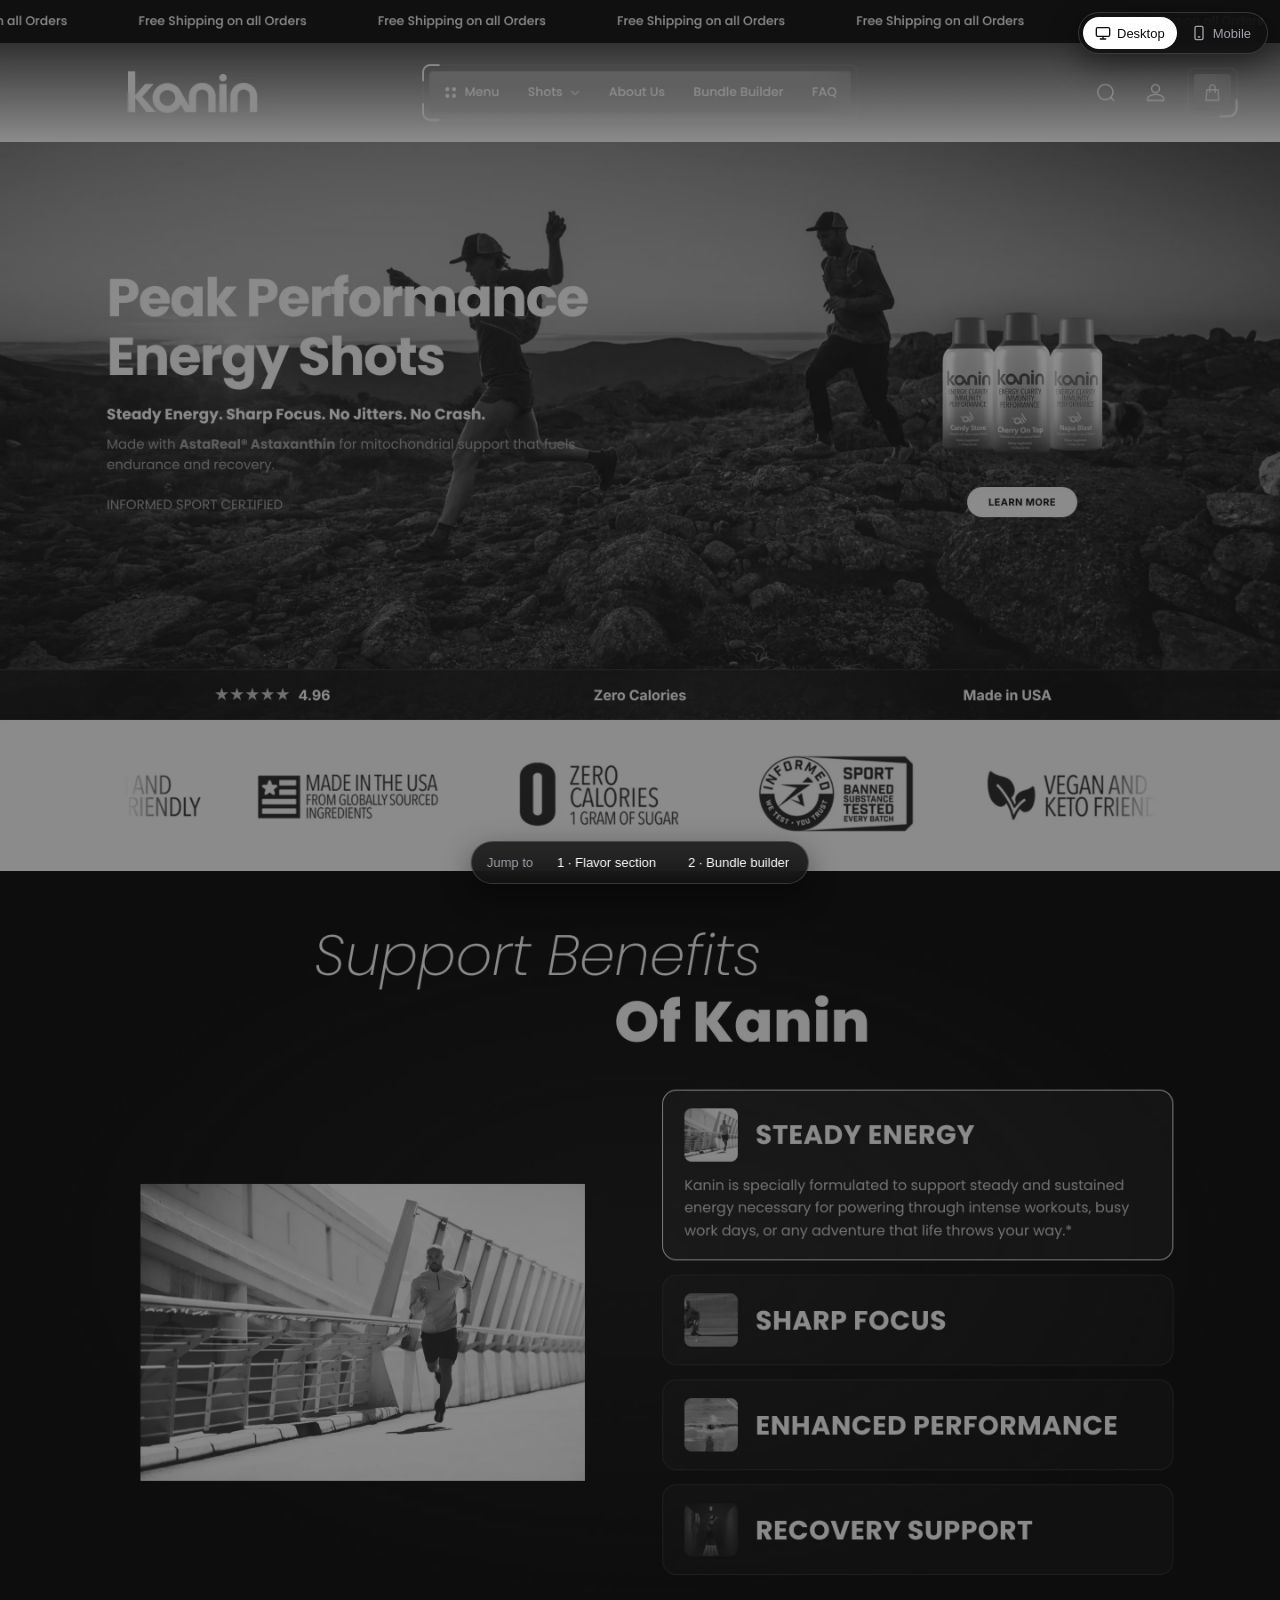
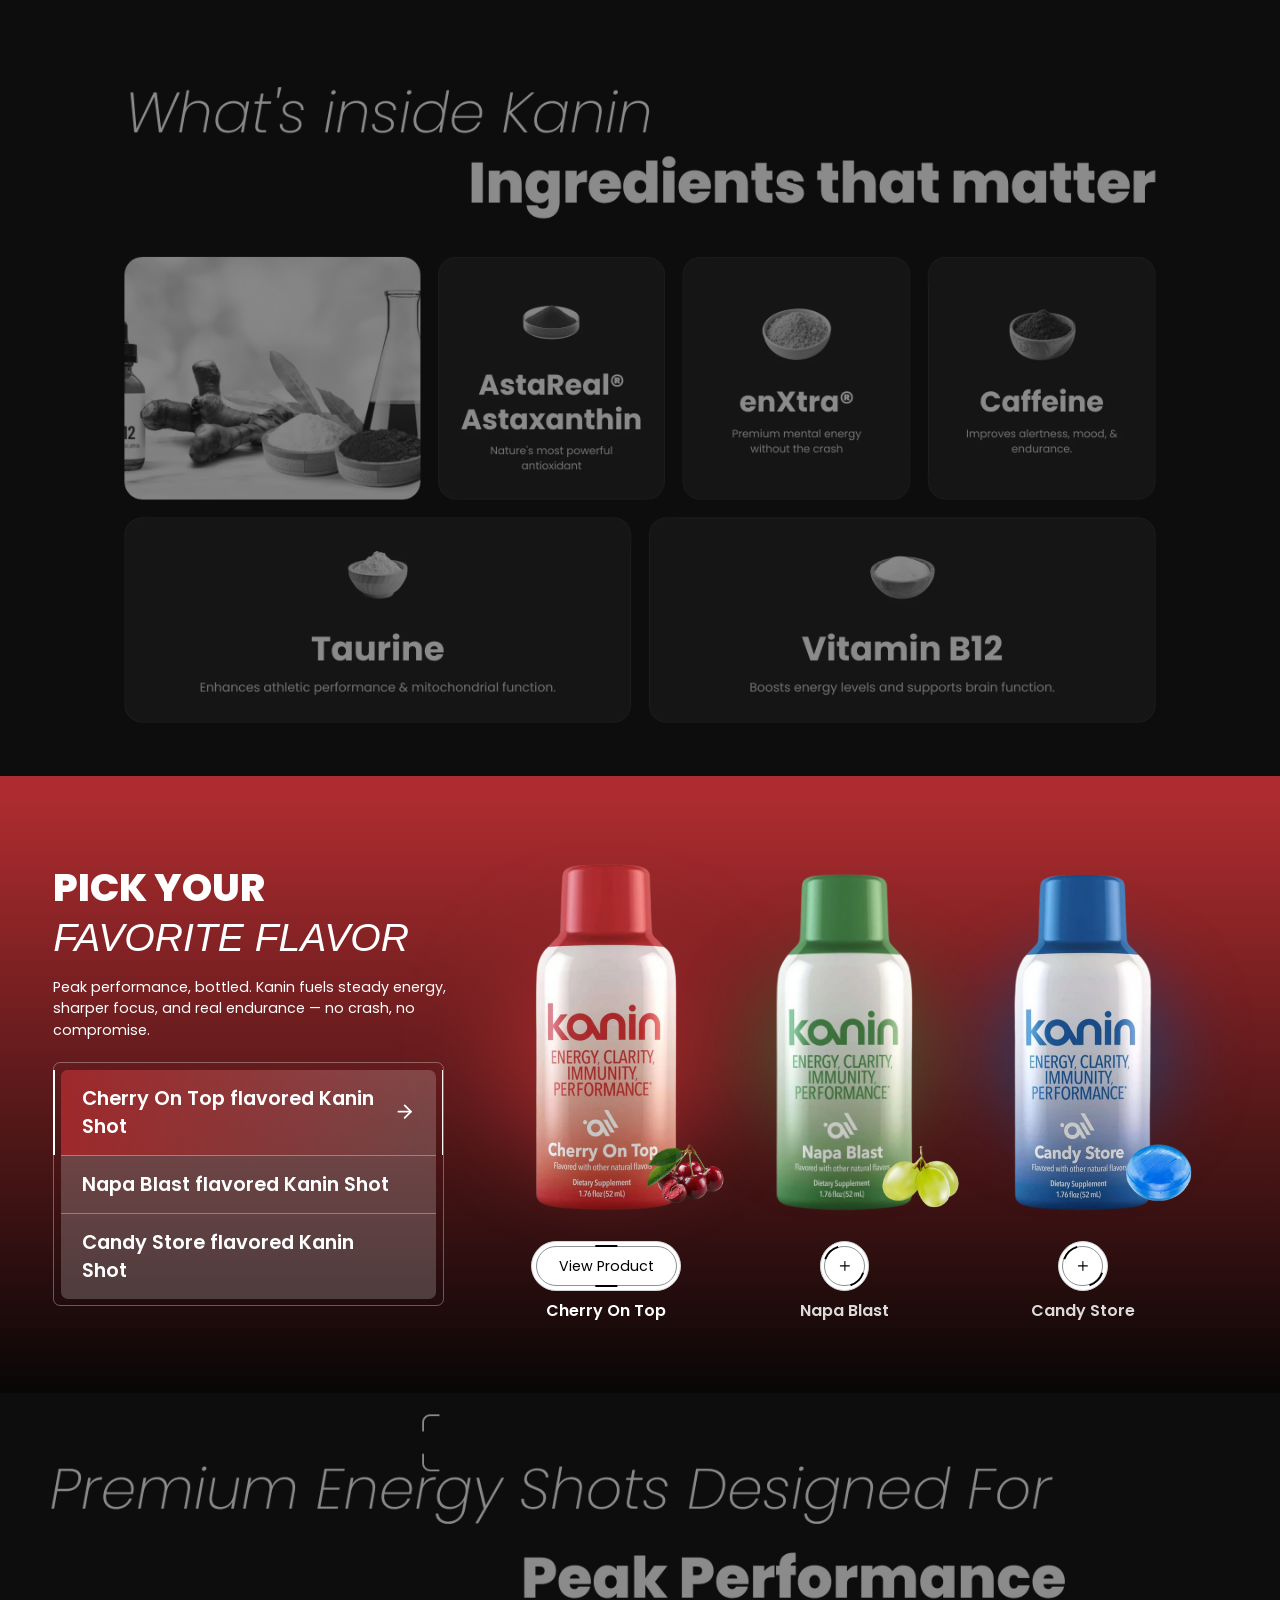
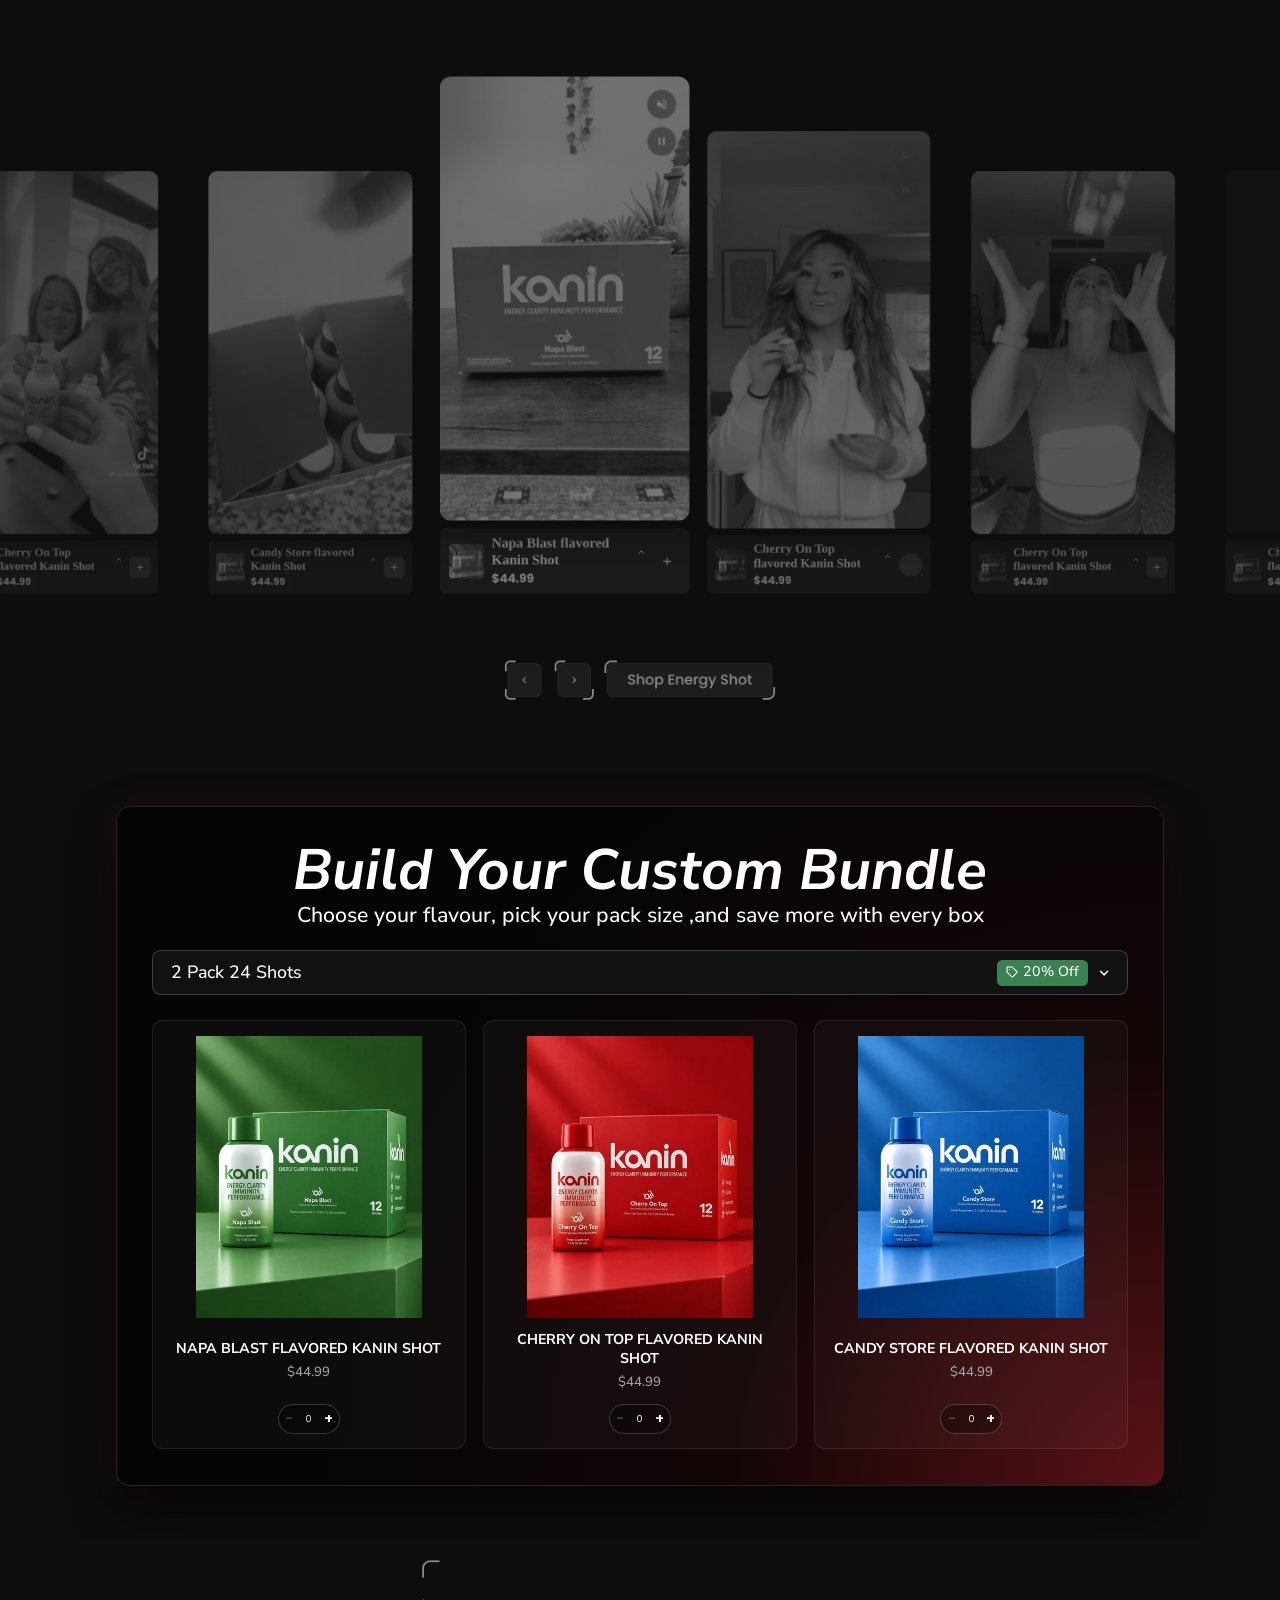
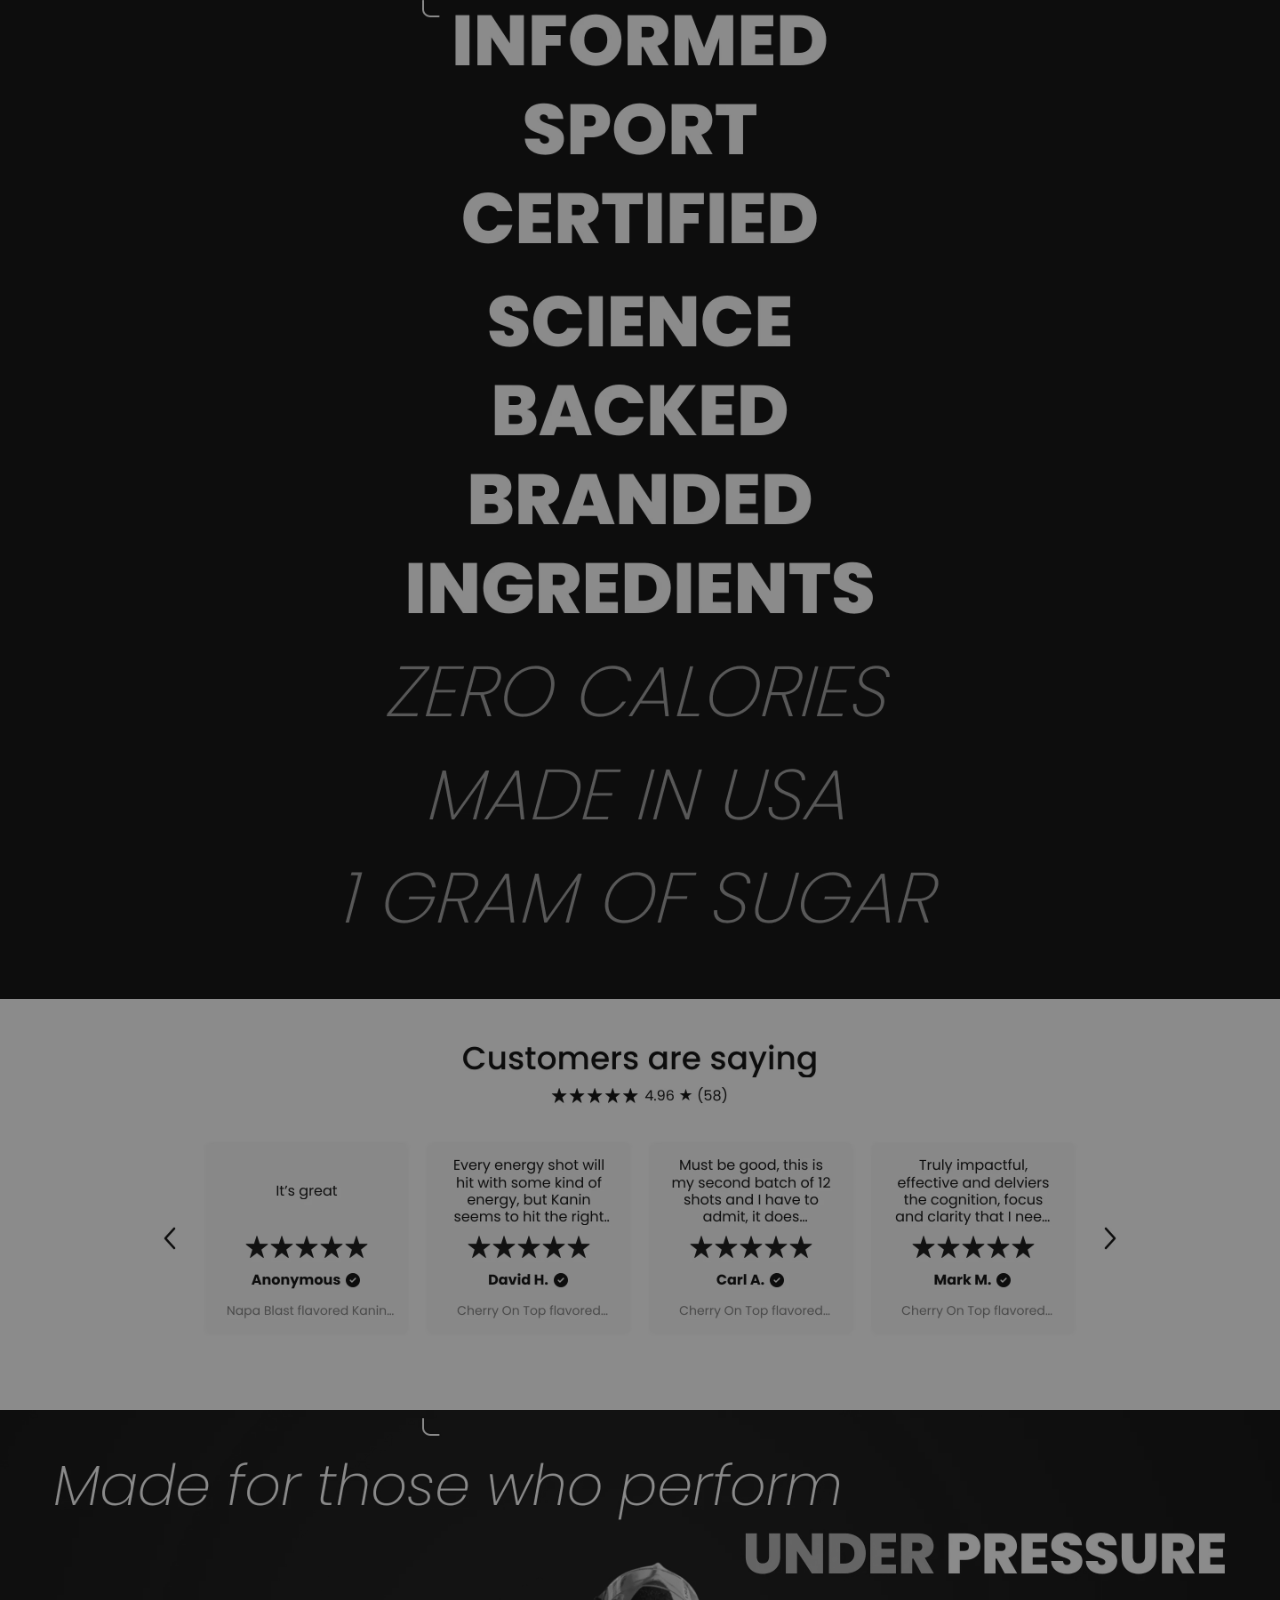
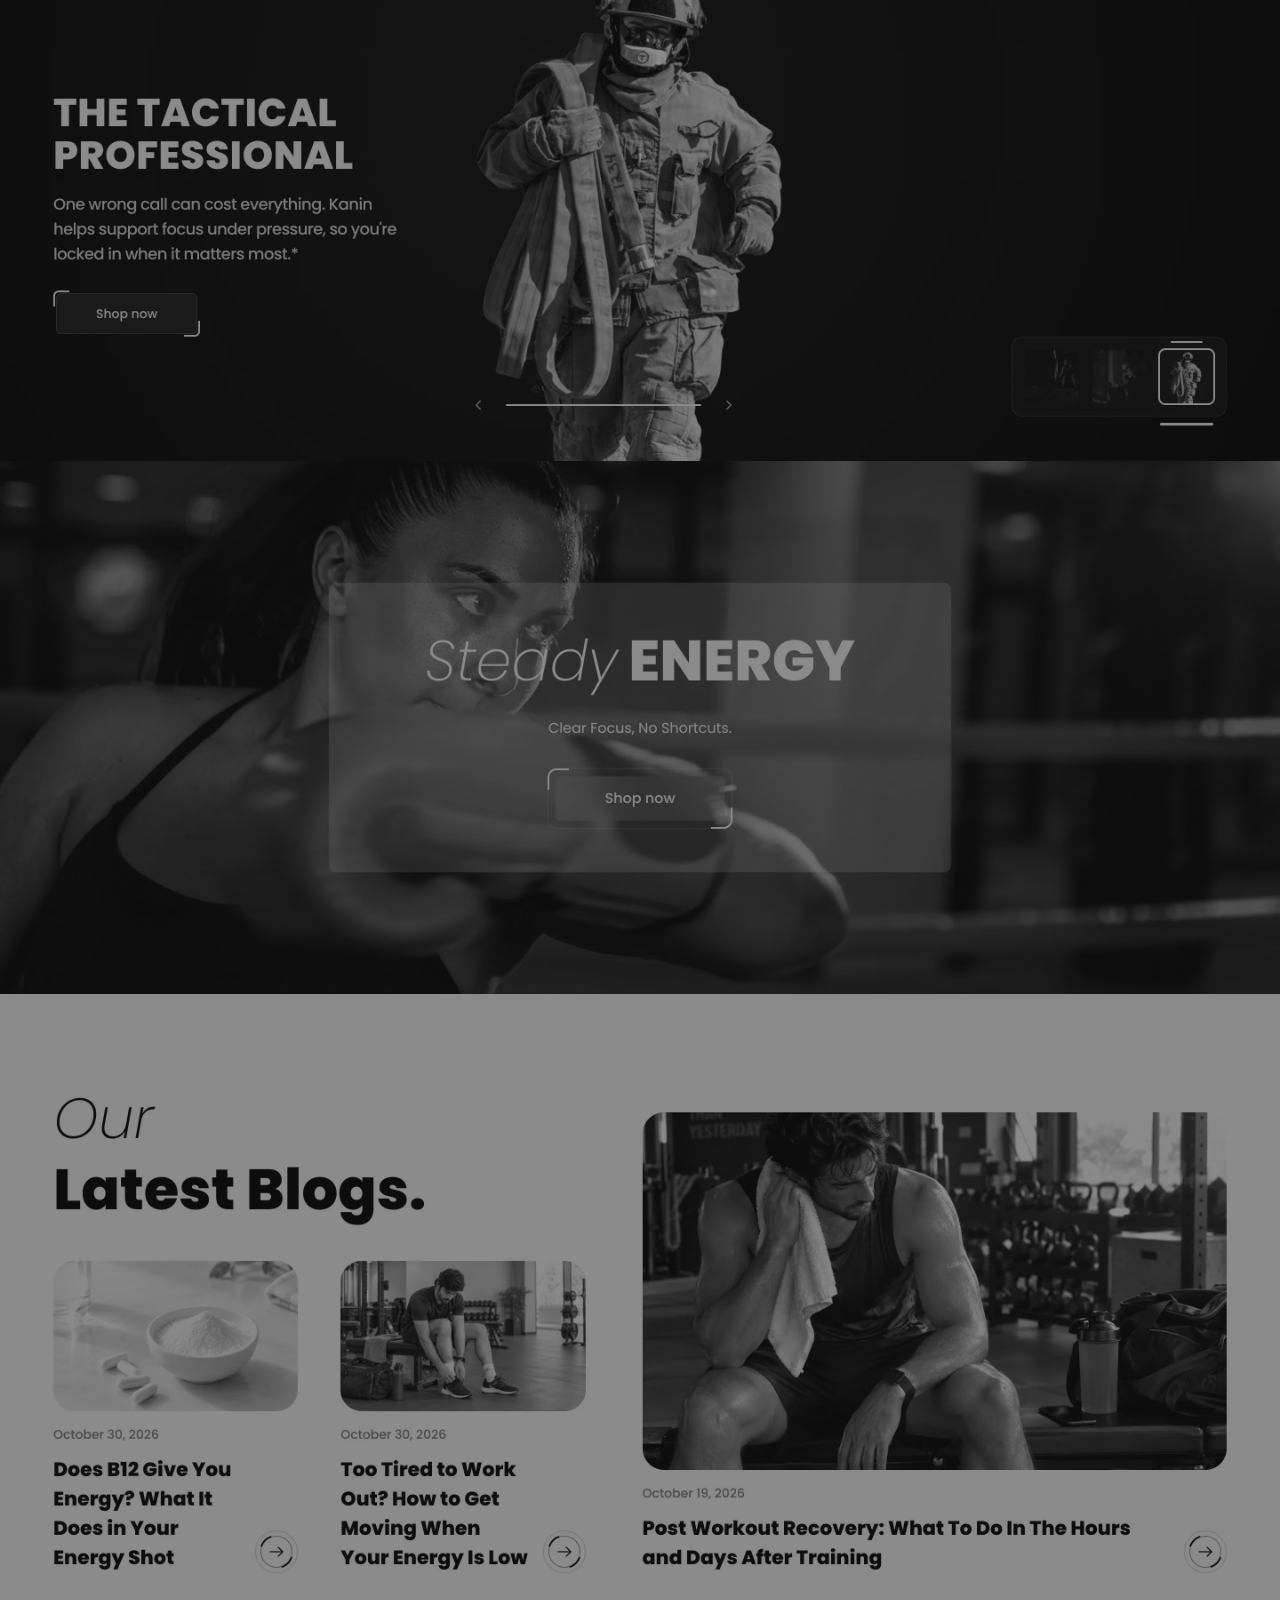
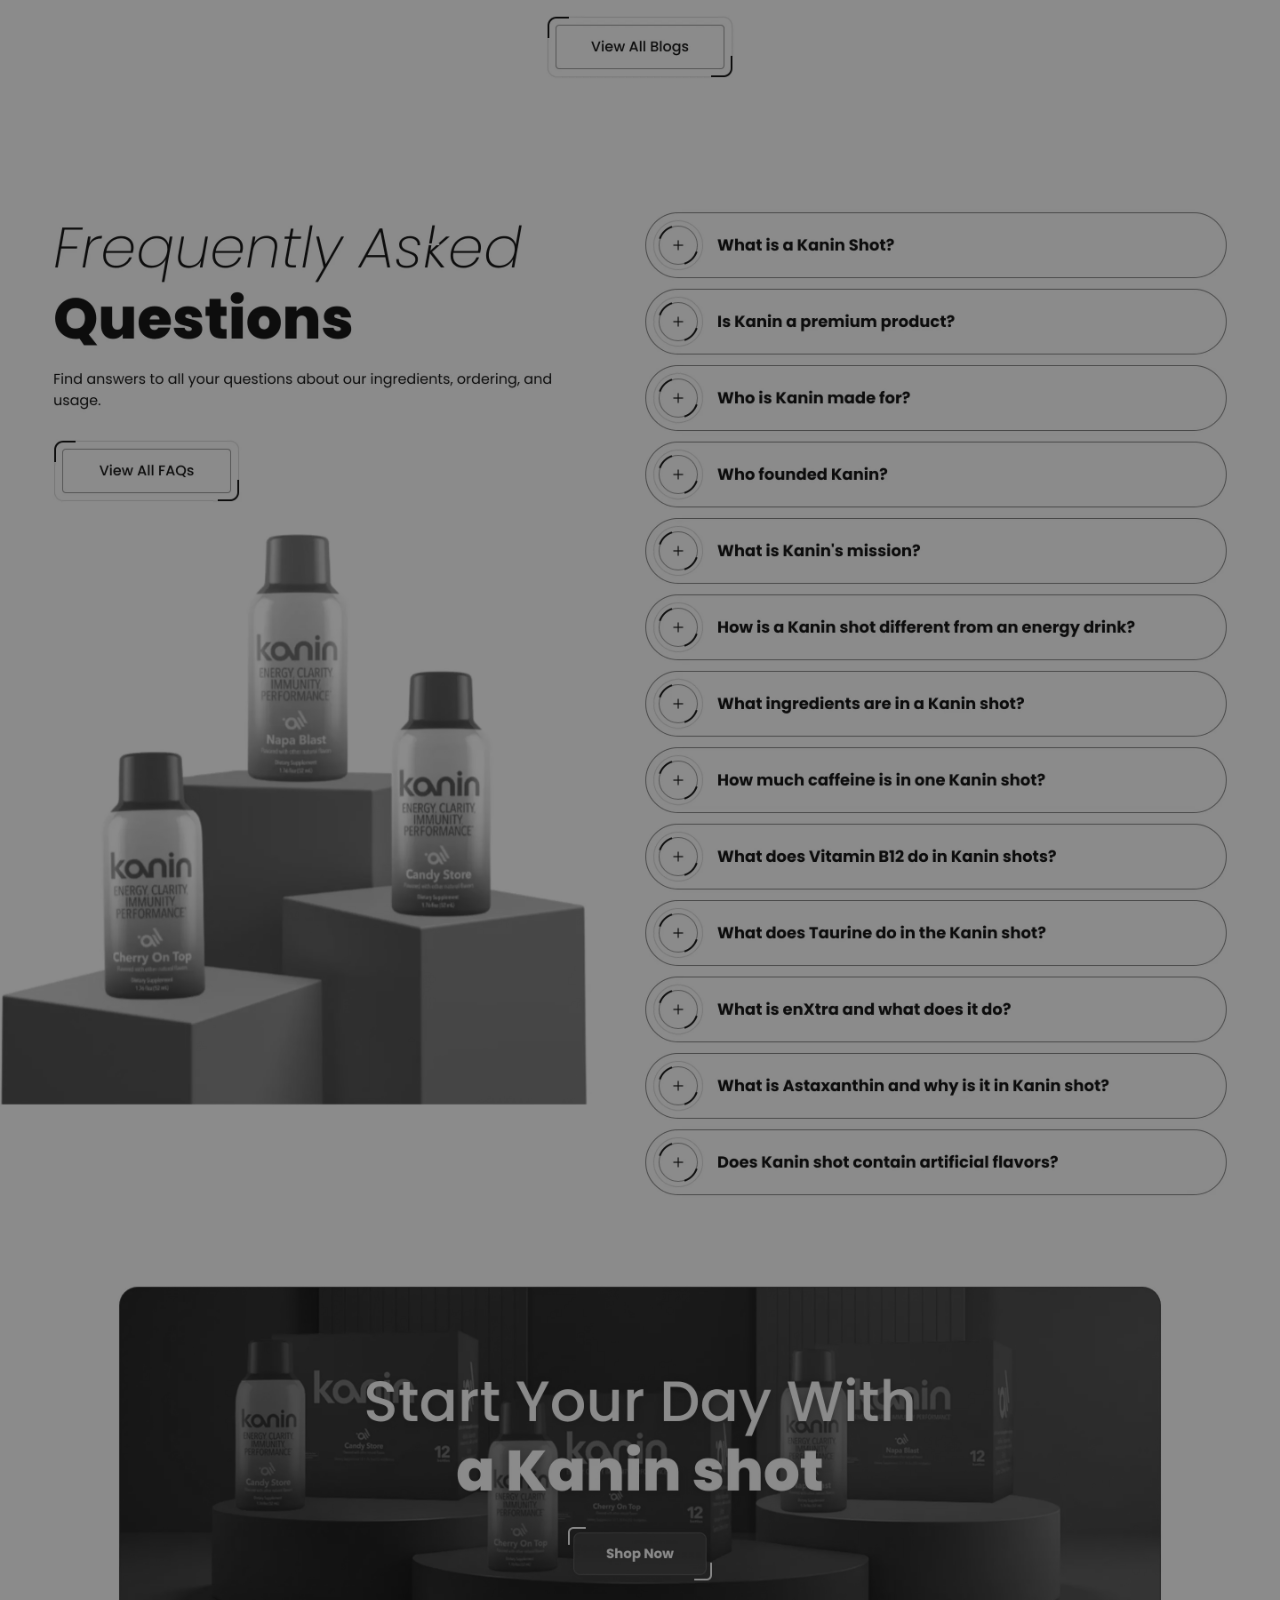
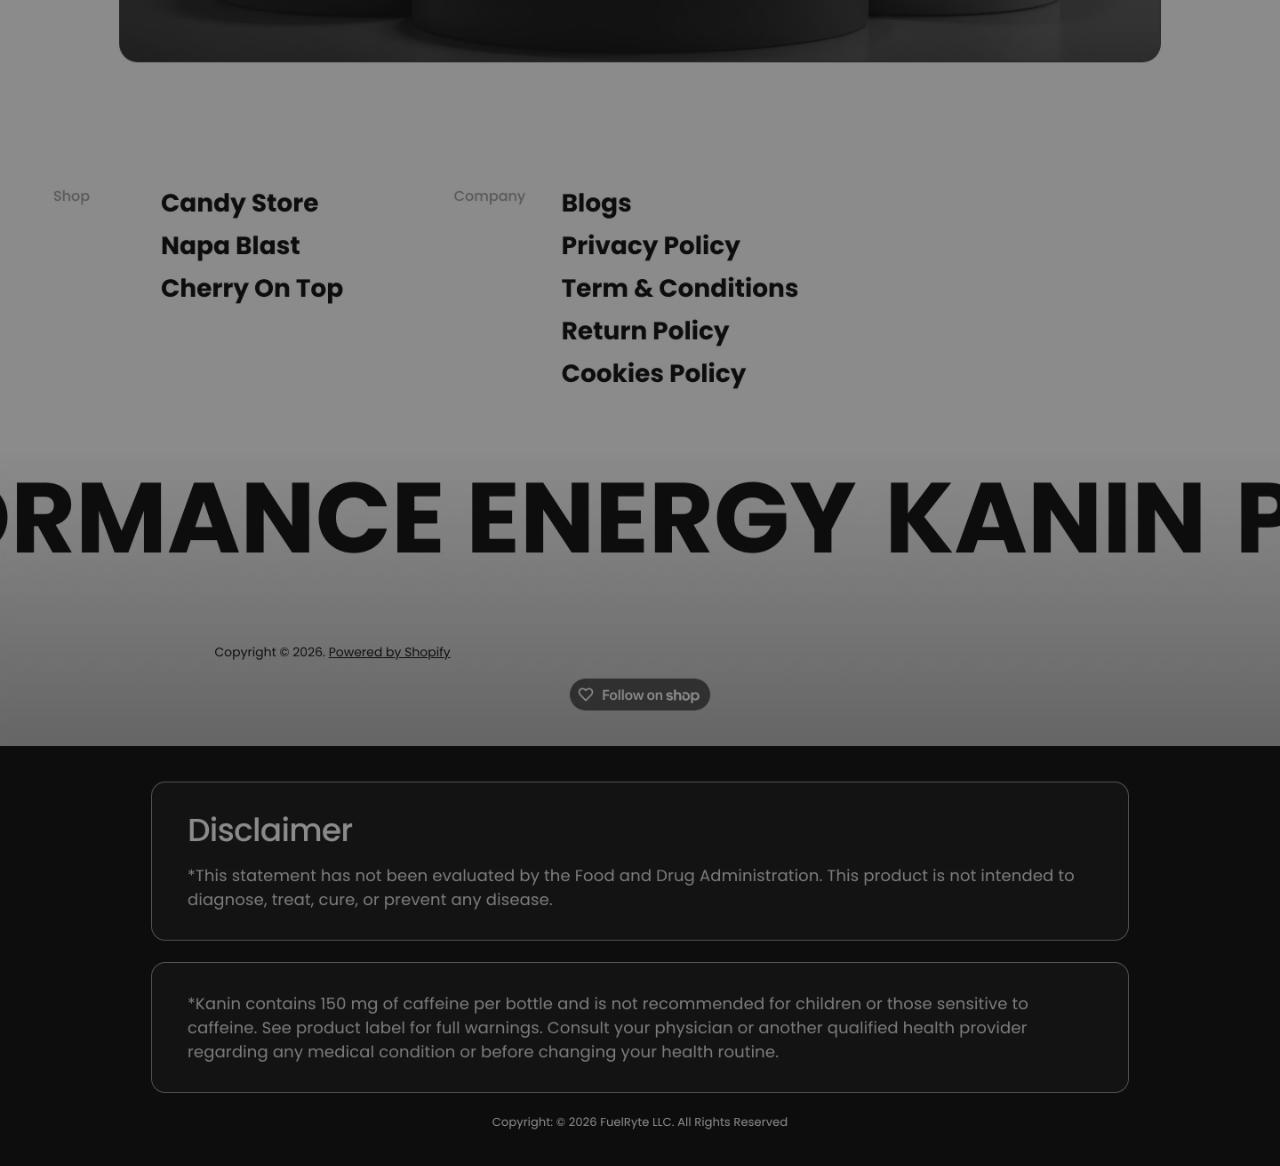
==== commit 5c234228: "Mute the homepage backdrop so the new sections stand out The screenshot slices are now grayscale and" ====
--- a/index.html
+++ b/index.html
@@ -17,6 +17,9 @@
      and the working widgets stay in proportion. */
   .kp-frame { width: 1440px; margin: 0 auto; }
   .kp-slice img { display: block; width: 100%; height: auto; user-select: none; -webkit-user-drag: none; }
+  /* The rest of the site is a muted grey backdrop so the two new sections stand out */
+  .kp-slice { pointer-events: none; cursor: default; }
+  .kp-slice img { filter: grayscale(1) brightness(.55) contrast(.9); }
   .kp-frame .kfs__decor { display: none; } /* corner fruit overlaps the heading at this scale */
 
   /* Mobile view: natural width on phones; on a computer, a centered phone-width column */
